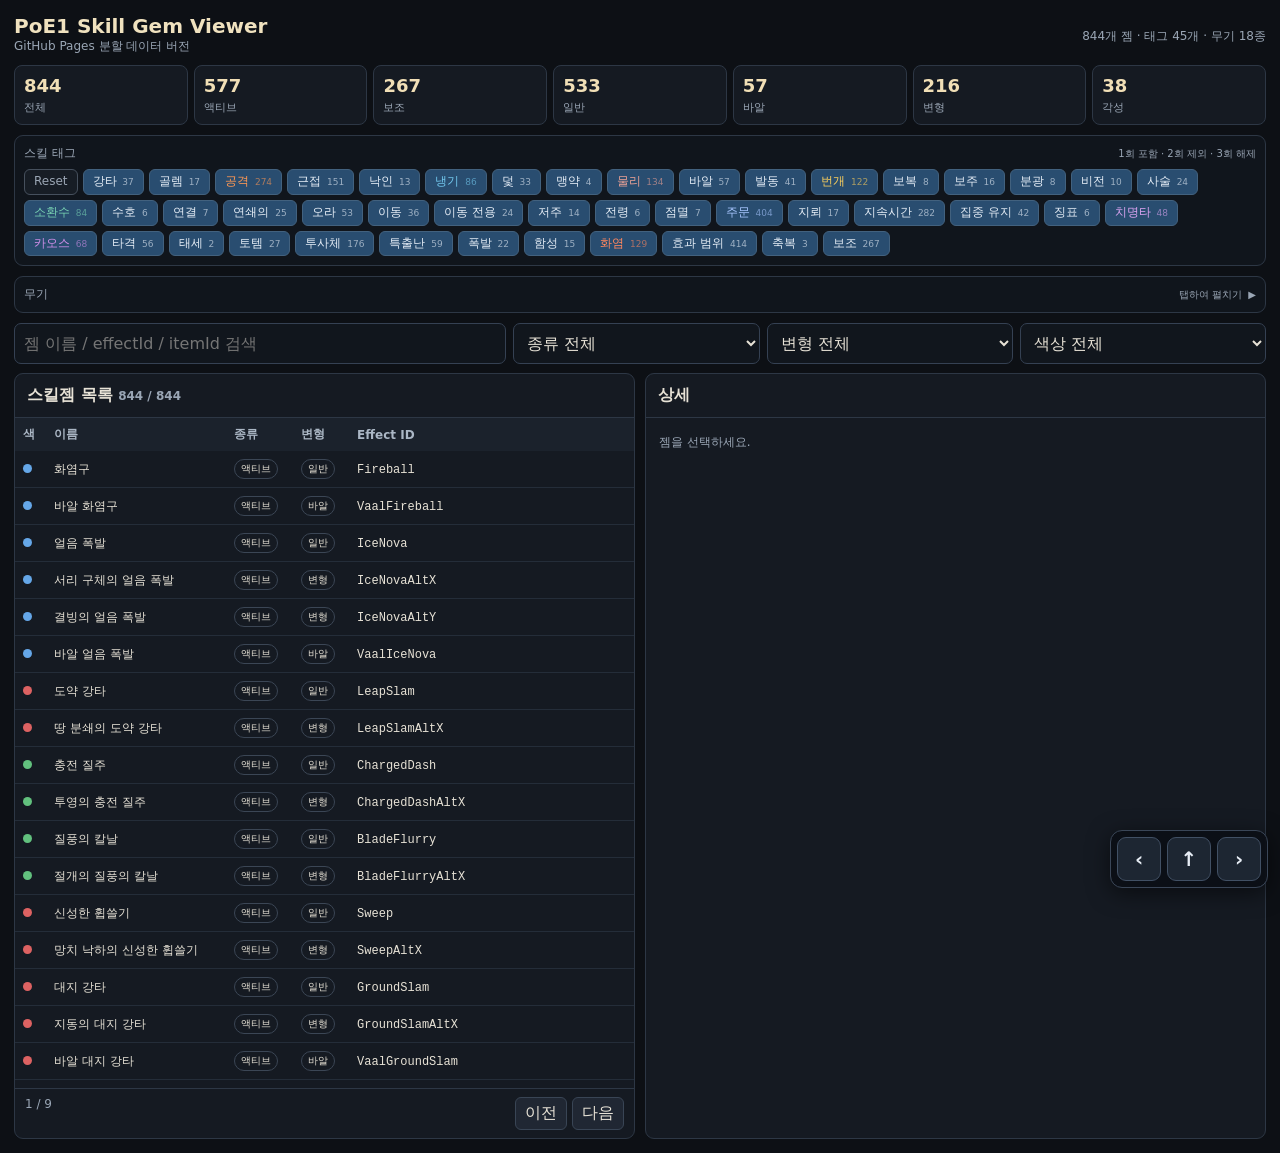
==== index.html @ 78ea3c8c "Add files via upload" ====
<!doctype html>
<html lang="ko">
<head>
<meta charset="utf-8">
<meta name="viewport" content="width=device-width,initial-scale=1">
<title>PoE1 Skill Gem Viewer</title>
<style>
:root{color-scheme:dark;--bg:#0d1015;--p:#151a22;--p2:#1a202a;--line:#2d3745;--tx:#e7e2d6;--mut:#9aa6b5;--gold:#d7b86f}
*{box-sizing:border-box}body{margin:0;background:var(--bg);color:var(--tx);font-family:system-ui,-apple-system,"Noto Sans KR",sans-serif}
.app{max-width:1600px;margin:auto;padding:14px}.top{display:flex;justify-content:space-between;gap:12px;align-items:center;margin-bottom:10px}
h1{font-size:20px;margin:0;color:#f0e2bf}.small{font-size:12px;color:var(--mut)}button,input,select{font:inherit}
.status{font-size:12px;color:var(--mut);margin-top:4px}.err{color:#ff9696}
.stats{display:grid;grid-template-columns:repeat(7,1fr);gap:6px;margin:10px 0}.st{padding:9px;background:var(--p);border:1px solid var(--line);border-radius:8px}
.st b{display:block;font-size:18px;color:#f1dfb6}.st span{font-size:11px;color:var(--mut)}

.tag-filter-wrap{margin:6px 0 10px;padding:9px;background:#10151c;border:1px solid var(--line);border-radius:9px}
.tag-filter-head{display:flex;align-items:center;justify-content:space-between;gap:8px;margin-bottom:7px}
.tag-filter-help{font-size:10px;color:var(--mut)}
.tag-filter-list{display:flex;flex-wrap:wrap;gap:5px}
.tag-filter-btn{appearance:none;border:1px solid #42617e;background:#294d70;color:#e5edf6;border-radius:6px;padding:5px 9px;font-size:12px;line-height:1.15;cursor:pointer;transition:.12s ease;white-space:nowrap}
.tag-filter-btn:hover{filter:brightness(1.12)}
.tag-filter-btn.is-on{border-color:#74c98b;background:#244f39;box-shadow:inset 0 0 0 1px #74c98b55}
.tag-filter-btn.is-off{border-color:#d86b6b;background:#4b292d;color:#ffb1b1;text-decoration:line-through}
.tag-filter-btn.is-on::before{content:'✓ ';font-weight:800}
.tag-filter-btn.is-off::before{content:'× ';font-weight:900}
.tag-reset{border-color:#46505d;background:#171d25;color:#9ba6b4}
.tag-filter-btn.tag-fire{color:#ff875f}.tag-filter-btn.tag-cold{color:#73c9ef}.tag-filter-btn.tag-lightning{color:#ffd15c}
.tag-filter-btn.tag-physical{color:#e9a095}.tag-filter-btn.tag-chaos{color:#cf8ee8}.tag-filter-btn.tag-attack{color:#ff9854}
.tag-filter-btn.tag-spell{color:#a8c6ff}.tag-filter-btn.tag-minion{color:#77d0b1}.tag-filter-btn.tag-critical{color:#dca4f2}
.tag-filter-btn.is-on,.tag-filter-btn.is-off{color:inherit}
.tag-filter-btn.is-off{color:#ffaaaa}
.tag-filter-btn small{font-size:9px;opacity:.62;margin-left:2px}
.nav-float{position:fixed;right:max(12px,env(safe-area-inset-right));bottom:calc(12px + env(safe-area-inset-bottom));z-index:1000;display:flex;gap:6px;padding:6px;background:#0b0f15dc;border:1px solid #3a4657;border-radius:12px;box-shadow:0 5px 22px #0008;backdrop-filter:blur(8px)}
.nav-float button{width:44px;height:44px;border:1px solid #415064;border-radius:9px;background:#1d2632;color:#e7edf5;font-size:20px;font-weight:700;display:grid;place-items:center;padding:0}
.nav-float button:active{transform:translateY(1px);background:#2a3747}
.filters{display:grid;grid-template-columns:2fr repeat(3,1fr);gap:7px;margin-bottom:9px}
input,select{background:#11161d;border:1px solid #354153;color:var(--tx);border-radius:7px;padding:9px}
.main{display:grid;grid-template-columns:1fr 1fr;gap:10px}.panel{border:1px solid var(--line);background:var(--p);border-radius:9px;overflow:hidden}
.ph{padding:11px 12px;border-bottom:1px solid var(--line);font-weight:700}.tw{max-height:calc(100vh - 230px);overflow:auto;min-height:520px}
table{width:100%;border-collapse:collapse;font-size:12px}th{position:sticky;top:0;background:#1b222c;color:#abb7c5;text-align:left;padding:8px}
td{padding:8px;border-bottom:1px solid #242d39}tbody tr{cursor:pointer}tbody tr:hover{background:#202834}tbody tr.sel{background:#2a2618}
.badge{display:inline-block;padding:2px 6px;border:1px solid #3b4655;border-radius:999px;font-size:10px}.orb{display:inline-block;width:9px;height:9px;border-radius:50%}
.r{background:#dd6262}.g{background:#62c17e}.b{background:#65a7e8}.w{background:#ddd}.detail{padding:13px;max-height:calc(100vh - 230px);overflow:auto}
.detail h2{margin:0 0 4px;color:#f0e2bf}.id{font:11px ui-monospace,monospace;color:#8795a7;word-break:break-all}
.fixed-effects{margin:7px 0 10px;padding:10px 11px;background:#111720;border:1px solid #334050;border-radius:8px}
.fixed-effects-title{font-size:11px;color:#d7bd7e;font-weight:700;margin-bottom:7px}
.fixed-group+.fixed-group{margin-top:8px;padding-top:8px;border-top:1px solid #28323e}
.fixed-group-label,.stat-group-label{font-size:10px;color:#8290a1;font-weight:700;margin-bottom:4px}
.fixed-line,.stat-line{font-size:12px;line-height:1.55;color:#dbe2e9;white-space:pre-line}
.fixed-line+.fixed-line,.stat-line+.stat-line{margin-top:3px}
.fixed-basic .fixed-line{color:#edddb7}
.stat-cell{min-width:330px}
.stat-group+.stat-group{margin-top:7px;padding-top:6px;border-top:1px dashed #303b49}
.stat-basic .stat-line{color:#e7d7ad}
.desc{margin:11px 0;line-height:1.6;font-size:13px}
.kv{display:grid;grid-template-columns:repeat(2,1fr);gap:6px}.box{padding:8px;background:#10151c;border:1px solid #2c3644;border-radius:7px}.box .k{font-size:10px;color:#8793a2}.box .v{font-size:12px;margin-top:2px;word-break:break-word}
.quality-box{grid-column:1/-1}
.tooltip-box{grid-column:1/-1}
.tooltip-text{font-size:13px;line-height:1.65;color:#e0e5eb;margin-top:5px;white-space:pre-line}
.tooltip-sub{margin-top:8px;padding-top:7px;border-top:1px solid #2b3643}
.tooltip-sub-label{font-size:10px;color:#8793a2;margin-bottom:4px}
.tooltip-chip-list{display:flex;flex-wrap:wrap;gap:5px}
.tooltip-chip{display:inline-block;padding:3px 6px;border:1px solid #3b4859;border-radius:5px;background:#1a222c;color:#cbd4df;font-size:11px}

.quality-lines{display:flex;flex-direction:column;gap:4px;margin-top:5px}
.quality-line{font-size:12px;line-height:1.55;color:#e7dcbf}
.triggered-skill{margin:10px 0;padding:11px;background:#17131d;border:1px solid #57436b;border-radius:9px}
.triggered-head{display:flex;align-items:flex-start;justify-content:space-between;gap:8px;margin-bottom:6px}
.triggered-title{font-size:13px;font-weight:800;color:#d8b7f2}
.triggered-label{font-size:10px;color:#a891bb;border:1px solid #554269;border-radius:999px;padding:2px 6px;white-space:nowrap}
.triggered-desc{font-size:12px;line-height:1.6;color:#cfd5dc;margin:6px 0 8px}
.triggered-meta{display:flex;flex-wrap:wrap;gap:5px;margin-bottom:7px}
.triggered-meta .tag{background:#211a29;border-color:#4d3a5d}
.triggered-fixed{margin-top:7px;padding-top:7px;border-top:1px solid #392d44}
.triggered-fixed-title{font-size:10px;color:#a891bb;font-weight:700;margin-bottom:4px}
.triggered-level{margin-top:8px;padding-top:7px;border-top:1px dashed #4a3959}
.triggered-level-title{font-size:10px;color:#c09cdd;font-weight:800;margin-bottom:4px}
.triggered-quality{margin-top:7px;padding-top:7px;border-top:1px solid #392d44}
.triggered-missing{margin:9px 0;padding:9px 10px;border:1px solid #684849;background:#24191b;border-radius:8px;color:#e7b2b2;font-size:11px;line-height:1.5}


.tags{display:flex;flex-wrap:wrap;gap:5px;margin:9px 0}
.tag{padding:3px 6px;border-radius:5px;background:#1c2530;border:1px solid #344252;font-size:11px}
.gem-tags-wrap{margin:9px 0}
.gem-tags-label{font-size:10px;color:#8793a2;margin-bottom:5px}
.gem-public-tags{display:flex;flex-wrap:wrap;gap:5px}
.gem-public-tag{padding:4px 7px;border-radius:6px;background:#1c2530;border:1px solid #3a495a;font-size:11px;color:#d5dde7}
.gem-public-tag.tag-fire{color:#ff9b78;border-color:#714839}
.gem-public-tag.tag-cold{color:#83d4f4;border-color:#386174}
.gem-public-tag.tag-lightning{color:#ffda72;border-color:#6e6038}
.gem-public-tag.tag-physical{color:#ebb1a8;border-color:#6a4945}
.gem-public-tag.tag-chaos{color:#d49be9;border-color:#624670}
.gem-public-tag.tag-support{color:#d4dae1}
.gem-internal-tags{margin-top:7px}
.gem-internal-tags summary{cursor:pointer;color:#738091;font-size:10px;user-select:none}
.gem-internal-list{display:flex;flex-wrap:wrap;gap:4px;margin-top:6px}
.gem-internal-tag{padding:3px 6px;border-radius:5px;border:1px dashed #3a4552;color:#7e8996;background:#151b22;font:10px ui-monospace,SFMono-Regular,Consolas,monospace}
.weapon-tags-wrap{margin-top:5px}
.weapon-filter-wrap{padding:0;overflow:hidden}
.weapon-filter-toggle{appearance:none;width:100%;border:0;background:transparent;color:inherit;padding:9px;display:flex;align-items:center;justify-content:space-between;gap:8px;cursor:pointer;text-align:left}
.weapon-filter-toggle:hover{background:#151c25}
.weapon-filter-toggle:focus-visible{outline:1px solid #64758a;outline-offset:-2px}
.weapon-filter-meta{display:flex;align-items:center;gap:6px;color:var(--mut);font-size:10px}
.weapon-filter-arrow{display:inline-block;transition:transform .2s ease}
.weapon-filter-toggle[aria-expanded="true"] .weapon-filter-arrow{transform:rotate(90deg)}
.weapon-filter-body{display:grid;grid-template-rows:0fr;opacity:0;transition:grid-template-rows .22s ease,opacity .18s ease}
.weapon-filter-body.open{grid-template-rows:1fr;opacity:1}
.weapon-filter-inner{overflow:hidden}
.weapon-filter-content{padding:0 9px 9px}
.weapon-filter-help{margin-bottom:7px;text-align:right}


pre{white-space:pre-wrap;word-break:break-word;font:11px/1.45 ui-monospace,monospace}.sect{margin-top:12px}.sect h3{font-size:12px;color:var(--gold);margin:0 0 6px}
.level-priority-table td:nth-child(2) pre{margin:0;line-height:1.55}
.level-toggle-target{cursor:pointer;display:inline-block;min-width:18px;text-align:center;text-decoration:underline dotted #68788c;text-underline-offset:3px}
.level-toggle-target:hover{color:#f0dca9;text-decoration-color:#d0b66e}
.level-toggle-target::after{content:' ▾';font-size:9px;color:#778596;text-decoration:none}
.level-toggle-target.is-collapsed::after{content:' ▸'}
.level-row-collapsed{display:none}

.level-priority-table td:nth-child(3) pre{margin:0}
.pager{padding:8px 10px;border-top:1px solid var(--line);display:flex;justify-content:space-between}.pager button{background:#202733;color:var(--tx);border:1px solid #394555;border-radius:6px;padding:5px 9px}

.mobile-back{display:none}
@media(max-width:900px){
  body{overflow-x:hidden}
  .app{padding:10px}
  .top{align-items:flex-start}
  .top h1{font-size:18px}
  .status{max-width:48vw;text-align:right}
  .stats{grid-template-columns:repeat(4,minmax(0,1fr));gap:5px}
  .st{padding:7px 6px;min-width:0}.st b{font-size:16px}.st span{font-size:10px}
  .tag-filter-wrap{padding:7px;margin:6px 0 8px}
  .tag-filter-list{gap:4px}
  .tag-filter-btn{padding:6px 8px;font-size:11px}
  .tag-filter-help{font-size:9px}
  .filters{grid-template-columns:1fr 1fr;gap:6px}
  .filters input{grid-column:1/-1}
  .main{display:block}
  #listPanel{display:block}
  #detailPanel{display:none}
  .tw{max-height:none;min-height:0}
  .tw table{table-layout:fixed}
  .tw th,.tw td{padding:9px 6px}
  .tw th:nth-child(1),.tw td:nth-child(1){width:30px;text-align:center}
  .tw th:nth-child(2),.tw td:nth-child(2){width:auto}
  .tw th:nth-child(3),.tw td:nth-child(3){width:55px}
  .tw th:nth-child(4),.tw td:nth-child(4){width:55px}
  .tw th:nth-child(5),.tw td:nth-child(5){display:none}
  .tw td:nth-child(2){font-size:13px;font-weight:600;word-break:keep-all}
  .pager{position:sticky;bottom:0;background:var(--p);z-index:5}
  .detail{max-height:none;min-height:calc(100vh - 70px);padding:12px}
  .detail h2{font-size:21px;padding-right:4px}
  .kv{grid-template-columns:1fr 1fr}
  .sect table{min-width:760px}
  .level-priority-table th:nth-child(1),.level-priority-table td:nth-child(1){position:sticky;left:0;z-index:2;background:var(--p);width:48px;min-width:48px}
  .level-priority-table th:nth-child(2),.level-priority-table td:nth-child(2){min-width:390px}
  .level-priority-table th:nth-child(3),.level-priority-table td:nth-child(3){min-width:105px}
  .level-priority-table th:nth-child(4),.level-priority-table td:nth-child(4){min-width:75px}
  .level-priority-table th:nth-child(5),.level-priority-table td:nth-child(5){min-width:155px}
  .mobile-back{
    display:inline-flex;align-items:center;gap:5px;
    position:sticky;top:0;z-index:20;
    width:100%;margin:-12px -12px 12px;padding:11px 12px;
    border:0;border-bottom:1px solid var(--line);
    background:#1b222c;color:#f0e2bf;font-weight:700;text-align:left
  }
  body.mobile-detail .top,
  body.mobile-detail .stats,
  body.mobile-detail .filters,
  body.mobile-detail .tag-filter-wrap,
  body.mobile-detail #listPanel{display:none}
  body.mobile-detail #detailPanel{display:block;border-radius:0;border-left:0;border-right:0}
  body.mobile-detail .app{padding:0}
  body.mobile-detail .main{display:block}
}
@media(max-width:520px){
  .stats{grid-template-columns:repeat(4,1fr)}
  .st:nth-child(7){display:none}
  .filters{grid-template-columns:1fr 1fr}
  input,select{font-size:14px;padding:10px 8px;min-width:0}
  .badge{font-size:9px;padding:2px 4px}
  .kv{grid-template-columns:1fr}
  .detail{font-size:14px}
}

</style>
</head>
<body>
<div class="app">
  <div class="top"><div><h1>PoE1 Skill Gem Viewer</h1><div class="small">GitHub Pages 분할 데이터 버전</div></div><div id="status" class="status">manifest 로딩 중…</div></div>
  <div class="stats">
    <div class="st"><b id="sTotal">-</b><span>전체</span></div><div class="st"><b id="sActive">-</b><span>액티브</span></div>
    <div class="st"><b id="sSupport">-</b><span>보조</span></div><div class="st"><b id="sStd">-</b><span>일반</span></div>
    <div class="st"><b id="sVaal">-</b><span>바알</span></div><div class="st"><b id="sTrans">-</b><span>변형</span></div>
    <div class="st"><b id="sAwk">-</b><span>각성</span></div>
  </div>
  <div class="tag-filter-wrap" id="tagFilterWrap">
    <div class="tag-filter-head">
      <span class="small">스킬 태그</span>
      <span class="tag-filter-help">1회 포함 · 2회 제외 · 3회 해제</span>
    </div>
    <div class="tag-filter-list" id="tagFilterList"></div>
  </div>

  <div class="tag-filter-wrap weapon-filter-wrap" id="weaponFilterWrap">
    <button class="weapon-filter-toggle" id="weaponFilterToggle" type="button" aria-expanded="false">
      <span class="small">무기</span>
      <span class="weapon-filter-meta">
        <span id="weaponFilterSummary">탭하여 펼치기</span>
        <span class="weapon-filter-arrow">▶</span>
      </span>
    </button>
    <div class="weapon-filter-body" id="weaponFilterBody" aria-hidden="true">
      <div class="weapon-filter-inner">
        <div class="weapon-filter-content">
          <div class="tag-filter-help weapon-filter-help">1회 포함 · 2회 제외 · 3회 해제</div>
          <div class="tag-filter-list" id="weaponFilterList"></div>
        </div>
      </div>
    </div>
  </div>

  <div class="filters">
    <input id="q" placeholder="젬 이름 / effectId / itemId 검색">
    <select id="kind"><option value="">종류 전체</option><option value="active">액티브</option><option value="support">보조</option></select>
    <select id="variant"><option value="">변형 전체</option><option value="standard">일반</option><option value="vaal">바알</option><option value="transfigured">변형</option><option value="awakened">각성</option></select>
    <select id="color"><option value="">색상 전체</option><option value="r">빨강</option><option value="g">초록</option><option value="b">파랑</option><option value="w">흰색</option></select>
  </div>
  <div class="main">
    <section class="panel" id="listPanel"><div class="ph">스킬젬 목록 <span id="count" class="small"></span></div>
      <div class="tw"><table><thead><tr><th>색</th><th>이름</th><th>종류</th><th>변형</th><th>Effect ID</th></tr></thead><tbody id="rows"></tbody></table></div>
      <div class="pager"><span id="pageText" class="small"></span><div><button id="prev">이전</button> <button id="next">다음</button></div></div>
    </section>
    <section class="panel" id="detailPanel"><div class="ph">상세</div><div class="detail" id="detail"><button class="mobile-back" id="mobileBack" type="button">← 목록으로</button><span class="small">젬을 선택하세요.</span></div></section>
  </div>
</div>
<div class="nav-float" aria-label="페이지 탐색">
  <button id="navBack" type="button" aria-label="뒤로" title="뒤로">‹</button>
  <button id="navTop" type="button" aria-label="맨 위로" title="맨 위로">↑</button>
  <button id="navForward" type="button" aria-label="앞으로" title="앞으로">›</button>
</div>
<script>
const DATA_BASE='./data/';
const MANIFEST_PATH=DATA_BASE+'manifest.json';
const SECONDARY_EFFECTS_PATH=DATA_BASE+'secondary_effects.json?v=20260922-doom1';
const PAGE_SIZE=100;
let M=null, all=[], filtered=[], page=1, selected=-1, listScrollY=0;
let secondaryEffectsCache=null;
const tagStates=new Map(); // 0=중립, 1=포함, -1=제외
const weaponStates=new Map(); // 0=중립, 1=포함, -1=제외
let weaponFilterOpen=false;
const cache=new Map();
const $=s=>document.querySelector(s);
const esc=v=>String(v??'').replace(/[&<>"']/g,c=>({'&':'&amp;','<':'&lt;','>':'&gt;','"':'&quot;',"'":'&#39;'}[c]));
const kindName=v=>v==='active'?'액티브':v==='support'?'보조':v;
const variantName=v=>({standard:'일반',vaal:'바알',transfigured:'변형',awakened:'각성'})[v]||v;
function formatSeconds(ms){
  if(ms===null||ms===undefined||ms==='')return '-';
  const n=Number(ms);
  if(!Number.isFinite(n))return String(ms);
  if(n===0)return '즉시';
  const sec=n/1000;
  return `${Number(sec.toFixed(3))}초`;
}
function skillSpeedInfo(d,a,s){
  const types=Array.isArray(a.types)?a.types:[];
  if(types.includes('Attack')){
    const raw=s.attack_speed_multiplier;
    const pct=100+(raw==null?0:Number(raw));
    return {label:'공격 속도', value:`기본 공격 속도의 ${Number.isFinite(pct)?pct:100}%`};
  }
  if(types.includes('Spell')){
    return {label:'시전 시간', value:formatSeconds(d.cast_time)};
  }
  if(d.cast_time!==null&&d.cast_time!==undefined){
    return {label:'사용 시간', value:formatSeconds(d.cast_time)};
  }
  return {label:'속도', value:'-'};
}
function formatCrit(raw){
  if(raw===null||raw===undefined||raw==='')return '-';
  const n=Number(raw);
  return Number.isFinite(n)?`${Number((n/100).toFixed(2))}%`:String(raw);
}
function formatRequirements(req){
  req=req||{};
  const parts=[];
  if(req.str!=null && Number(req.str)!==0)parts.push(`힘 ${req.str}`);
  if(req.dex!=null && Number(req.dex)!==0)parts.push(`민첩 ${req.dex}`);
  if(req.int!=null && Number(req.int)!==0)parts.push(`지능 ${req.int}`);
  return parts.length?parts.join(' / '):'-';
}

const DISPLAY_QUALITY=20;

function cleanNumber(v,maxDecimals=2){
  const n=Number(v);
  if(!Number.isFinite(n))return String(v??'-');
  const p=10**maxDecimals;
  const x=Math.round((n+Number.EPSILON)*p)/p;
  return String(Object.is(x,-0)?0:x);
}
function qualityTransform(v,op){
  let n=Number(v);
  if(!Number.isFinite(n))return v;
  switch(op){
    case 'locations_to_metres':
      n=n/10; break;
    case 'milliseconds_to_seconds':
    case 'milliseconds_to_seconds_2dp':
    case 'milliseconds_to_seconds_2dp_if_required':
      n=n/1000; break;
    case 'negate':
      n=-n; break;
    case 'divide_by_ten_1dp_if_required':
      n=n/10; break;
    case 'per_minute_to_per_second':
      n=n/60; break;
    case 'divide_by_one_hundred':
    case 'divide_by_one_hundred_2dp':
      n=n/100; break;
  }
  const decimals=(
    op==='milliseconds_to_seconds_2dp' ||
    op==='milliseconds_to_seconds_2dp_if_required' ||
    op==='divide_by_one_hundred_2dp'
  )?2:(op==='divide_by_ten_1dp_if_required'?1:2);
  return cleanNumber(n,decimals);
}
function renderQualityTemplate(template,stats,quality=DISPLAY_QUALITY){
  if(!template)return '';
  return String(template).replace(/\{([^{}]+)\}/g,(_,expr)=>{
    const parts=expr.split('/');
    const statId=parts.shift();
    const raw=stats?.[statId];
    if(raw===null||raw===undefined)return `{${expr}}`;
    let value=Number(raw)*quality/1000;
    for(const op of parts)value=qualityTransform(value,op);
    return cleanNumber(value,2);
  });
}
function quality20Lines(staticData){
  const qs=Array.isArray(staticData?.quality_stats)?staticData.quality_stats:[];
  const out=[];
  for(const q of qs){
    if(!q||typeof q!=='object'||!q.stat)continue;
    const text=renderQualityTemplate(q.stat,q.stats||{},DISPLAY_QUALITY)
      .replace(/\r\n?/g,'\n').trim();
    if(!text)continue;
    for(const line of text.split('\n')){
      const t=line.trim();
      if(t&&!out.includes(t))out.push(t);
    }
  }
  return out;
}

const WEAPON_LABELS={
  'One Hand Sword':'한손검',
  'Thrusting One Hand Sword':'찌르기 한손검',
  'Two Hand Sword':'양손검',
  'One Hand Axe':'한손 도끼',
  'Two Hand Axe':'양손 도끼',
  'One Hand Mace':'한손 철퇴',
  'Two Hand Mace':'양손 철퇴',
  'Sceptre':'셉터',
  'Staff':'지팡이',
  'Warstaff':'전쟁지팡이',
  'Dagger':'단검',
  'Rune Dagger':'룬 단검',
  'Claw':'클로',
  'Bow':'활',
  'Wand':'마법봉',
  'Unarmed':'비무장',
  'Shield':'방패',
  'FishingRod':'낚싯대'
};

function weaponLabel(v){
  return WEAPON_LABELS[v]||v;
}


function weaponRestrictionsHtml(a,rawTags=[]){
  const raw=Array.isArray(a?.weapon_restrictions)
    ? [...a.weapon_restrictions.filter(Boolean)]
    : [];

  // "bow" was previously a public skill tag. Treat it as a weapon instead.
  if(Array.isArray(rawTags)&&rawTags.includes('bow'))raw.push('Bow');

  const weapons=[...new Set(raw)];
  if(!weapons.length)return '';

  return `<div class="gem-tags-wrap weapon-tags-wrap">
    <div class="gem-tags-label">무기</div>
    <div class="gem-public-tags">
      ${weapons.map(w=>`<span class="gem-public-tag" title="${esc(w)}">${esc(weaponLabel(w))}</span>`).join('')}
    </div>
  </div>`;
}
function gemTooltipHtml(d,a){
  const sg=d?.support_gem||{};
  const supportText=(sg.support_text||'').trim();
  const activeText=(a?.description||'').trim();
  const text=supportText||activeText;

  const extras=[];
  if(sg.supports_gems_only===true || sg.supports_gems_only==='true'){
    extras.push({
      label:'적용 대상',
      values:['젬으로 획득한 스킬에만 적용']
    });
  }

  if(!text && !extras.length)return '';

  return `<div class="box tooltip-box">
    <div class="k">사용 조건 / 툴팁</div>
    ${text?`<div class="tooltip-text">${esc(text)}</div>`:''}
    ${extras.map(x=>`<div class="tooltip-sub">
      <div class="tooltip-sub-label">${esc(x.label)}</div>
      <div class="tooltip-chip-list">${x.values.map(v=>`<span class="tooltip-chip">${esc(v)}</span>`).join('')}</div>
    </div>`).join('')}
  </div>`;
}
function quality20Html(staticData,label='20% 퀄리티 효과'){
  const lines=quality20Lines(staticData);
  if(!lines.length)return '';
  return `<div class="box quality-box">
    <div class="k">${esc(label)}</div>
    <div class="quality-lines">${lines.map(x=>`<div class="quality-line">${esc(x)}</div>`).join('')}</div>
  </div>`;
}

function mergeRepoe(base,over){
  if(over===null||over===undefined){
    if(Array.isArray(base))return base.map(v=>mergeRepoe(v,null));
    if(base&&typeof base==='object'){
      const out={};for(const [k,v] of Object.entries(base))out[k]=mergeRepoe(v,null);return out;
    }
    return base;
  }
  if(base===null||base===undefined){
    if(Array.isArray(over))return over.map(v=>mergeRepoe(null,v));
    if(over&&typeof over==='object'){
      const out={};for(const [k,v] of Object.entries(over))out[k]=mergeRepoe(null,v);return out;
    }
    return over;
  }
  if(Array.isArray(base)&&Array.isArray(over)){
    const n=Math.max(base.length,over.length),out=[];
    for(let i=0;i<n;i++)out.push(mergeRepoe(base[i],over[i]));
    return out;
  }
  if(base&&over&&typeof base==='object'&&typeof over==='object'&&!Array.isArray(base)&&!Array.isArray(over)){
    const out={};
    for(const k of new Set([...Object.keys(base),...Object.keys(over)]))out[k]=mergeRepoe(base[k],over[k]);
    return out;
  }
  return over;
}
function levelKeys(pl){
  return Object.keys(pl||{}).sort((a,b)=>{
    const an=Number(a),bn=Number(b);
    if(Number.isFinite(an)&&Number.isFinite(bn))return an-bn;
    return String(a).localeCompare(String(b));
  });
}
function normStatKey(k){
  return String(k??'').replace(/\r\n?/g,'\n').split('\n').map(x=>x.trim()).filter(Boolean).join('\n');
}
function tooltipRankMap(order){
  const m=new Map();
  (Array.isArray(order)?order:[]).forEach((k,i)=>m.set(normStatKey(k),i));
  return m;
}
function sortedStatKeys(keys,rank){
  return [...keys].sort((a,b)=>{
    const ar=rank.has(normStatKey(a))?rank.get(normStatKey(a)):999999;
    const br=rank.has(normStatKey(b))?rank.get(normStatKey(b)):999999;
    return ar-br || String(a).localeCompare(String(b),'ko');
  });
}
function uniqueTexts(lines){
  const seen=new Set(),out=[];
  for(const x of lines||[]){
    const t=String(x??'').trim();
    if(!t||seen.has(t))continue;
    seen.add(t);out.push(t);
  }
  return out;
}
function formatPct(n,maxDecimals=1){
  const v=Number(n);
  if(!Number.isFinite(v))return '-';
  const fixed=Number(v.toFixed(maxDecimals));
  return `${fixed}%`;
}
function attackDamageText(raw){
  const n=raw==null?0:Number(raw);
  return `공격 피해: 기본 피해의 ${formatPct(100+(Number.isFinite(n)?n:0)/100)}`;
}
function damageEffectivenessText(raw){
  const n=raw==null?0:Number(raw);
  return `추가 피해 효율: ${formatPct(100+(Number.isFinite(n)?n:0),1)}`;
}

async function loadSecondaryEffects(){
  if(secondaryEffectsCache!==null)return secondaryEffectsCache;
  try{
    const r=await fetch(SECONDARY_EFFECTS_PATH,{cache:'no-store'});
    if(!r.ok){
      secondaryEffectsCache={};
      return secondaryEffectsCache;
    }
    const data=await r.json();
    secondaryEffectsCache=(data&&data.effects&&typeof data.effects==='object')?data.effects:
      (data&&typeof data==='object'?data:{});
    return secondaryEffectsCache;
  }catch{
    secondaryEffectsCache={};
    return secondaryEffectsCache;
  }
}
async function localEffectData(effectId){
  if(!effectId)return null;
  const meta=all.find(x=>x.effectId===effectId);
  if(!meta)return null;
  try{
    const doc=await getChunk(meta.chunk);
    const gem=[...doc.querySelectorAll('gem')].find(x=>x.getAttribute('effectId')===effectId);
    if(!gem)return null;
    return obj(gem.querySelector(':scope > repoeGemData'));
  }catch{
    return null;
  }
}
async function resolveSecondaryEffect(d){
  const id=d?.secondary_granted_effect;
  if(!id)return null;

  // 바알 젬처럼 참조 대상이 실제 젬으로도 존재하면 기존 로컬 분할 XML을 우선 사용.
  const local=await localEffectData(id);
  if(local)return {id,data:local,source:'local'};

  // 장작/균열 보조처럼 아이템이 아닌 GrantedEffect는 전용 추출 파일에서 읽음.
  const effects=await loadSecondaryEffects();
  const data=effects?.[id];
  return data?{id,data,source:'secondary'}:null;
}
function secondaryEffectName(effect,id){
  return effect?.display_name || effect?.active_skill?.display_name || id || '발동 스킬';
}
function secondaryFixedLines(model){
  return uniqueTexts([
    ...(model?.fixedGenerated||[]),
    ...(model?.fixedStatTexts||[])
  ]);
}
function generatedAndTextLines(model,lv){
  if(!model||!lv)return [];
  const basics=uniqueTexts((model.variableGenerated||[]).map(def=>def.text(lv)));
  const effects=uniqueTexts((model.variableKeys||[]).map(k=>model.resolvedTextByLevel?.[lv]?.[k]));
  return uniqueTexts([...basics,...effects]);
}
function secondaryLevelForPrimary(primaryModel,secondaryModel,primaryLv){
  if(!secondaryModel?.levels?.length)return null;

  const secondaryLevels=secondaryModel.levels;
  const primaryReq=Number(primaryModel?.merged?.[primaryLv]?.required_level);

  // 1) Required-level match is the most reliable relation for hybrid support gems.
  if(Number.isFinite(primaryReq)){
    const exact=secondaryLevels.find(sl=>
      Number(secondaryModel?.merged?.[sl]?.required_level)===primaryReq
    );
    if(exact)return exact;
  }

  // 2) Usually both GrantedEffects use the same level key.
  if(secondaryLevels.includes(String(primaryLv)))return String(primaryLv);

  // 3) Fall back to ordinal mapping.
  const pIndex=(primaryModel?.levels||[]).indexOf(String(primaryLv));
  if(pIndex>=0 && secondaryLevels[pIndex]!=null)return secondaryLevels[pIndex];

  // 4) Last resort: nearest required level.
  if(Number.isFinite(primaryReq)){
    let best=null,bestDiff=Infinity;
    for(const sl of secondaryLevels){
      const req=Number(secondaryModel?.merged?.[sl]?.required_level);
      if(!Number.isFinite(req))continue;
      const diff=Math.abs(req-primaryReq);
      if(diff<bestDiff){best=sl;bestDiff=diff}
    }
    if(best!=null)return best;
  }
  return secondaryLevels[0]||null;
}

function levelCollapseInfo(model,maxLevelRaw){
  const maxLevel=Number(maxLevelRaw);
  if(!Number.isFinite(maxLevel))return {maxLevel:null,collapsible:false};
  const nums=(model?.levels||[]).map(x=>Number(x)).filter(Number.isFinite);
  return {maxLevel,collapsible:nums.some(n=>n>1&&n<maxLevel)};
}
function setLevelRowsCollapsed(collapsed,maxLevel){
  document.querySelectorAll('#detail .level-data-row').forEach(row=>{
    const lv=Number(row.dataset.level);
    row.classList.toggle(
      'level-row-collapsed',
      collapsed && Number.isFinite(lv) && lv>1 && lv<maxLevel
    );
  });
  const target=document.querySelector('#detail .level-toggle-target');
  if(target){
    target.classList.toggle('is-collapsed',collapsed);
    target.setAttribute('aria-expanded',collapsed?'false':'true');
    target.title=collapsed?'중간 레벨 펼치기':'중간 레벨 접기';
  }
}
function triggeredLevelHtml(primaryModel,secondaryModel,primaryLv,secondaryName='발동 스킬'){
  if(!secondaryModel)return '';
  const secondaryLv=secondaryLevelForPrimary(primaryModel,secondaryModel,String(primaryLv));
  if(!secondaryLv)return '';

  const lines=generatedAndTextLines(secondaryModel,secondaryLv);

  // Some secondary skills have only values that buildDisplayStatModel classified
  // as fixed. Those are already shown in the triggered-skill card, so don't
  // duplicate them in every row.
  if(!lines.length)return '';

  return `<div class="triggered-level">
    <div class="triggered-level-title">${esc(secondaryName)} · Lv ${esc(primaryLv)}</div>
    ${lines.map(x=>`<div class="stat-line">${esc(x)}</div>`).join('')}
  </div>`;
}
function missingTriggeredSkillHtml(d){
  if(!d?.secondary_granted_effect)return '';
  return `<div class="triggered-missing">발동 스킬 데이터(${esc(d.secondary_granted_effect)})를 불러오지 못했습니다. secondary_effects.json이 최신인지 확인하세요.</div>`;
}
function triggeredSkillHtml(resolved){
  if(!resolved?.data)return '';
  const e=resolved.data;
  const a=e.active_skill||{},s=e.static||{};
  const model=buildDisplayStatModel(e);
  const name=secondaryEffectName(e,resolved.id);
  const desc=a.description||'';
  const fixed=secondaryFixedLines(model);
  const speed=skillSpeedInfo(e,a,s);
  const levelRange=(model.levels&&model.levels.length)
    ? `${model.levels[0]}–${model.levels[model.levels.length-1]}`
    : '';
  const cooldown=s.cooldown!=null?formatSeconds(s.cooldown):'-';
  const q=quality20Lines(s);

  const meta=[];
  if(speed?.value&&speed.value!=='-')meta.push(`${speed.label}: ${speed.value}`);
  if(cooldown!=='-')meta.push(`재사용 대기시간: ${cooldown}`);
  if(s.crit_chance!=null)meta.push(`치명타 확률: ${formatCrit(s.crit_chance)}`);

  return `<div class="triggered-skill">
    <div class="triggered-head">
      <div class="triggered-title">${esc(name)}</div>
      <div class="triggered-label">발동 스킬${levelRange?` · Lv ${esc(levelRange)}`:''}</div>
    </div>
    ${desc?`<div class="triggered-desc">${esc(desc)}</div>`:''}
    ${meta.length?`<div class="triggered-meta">${meta.map(x=>`<span class="tag">${esc(x)}</span>`).join('')}</div>`:''}
    ${fixed.length?`<div class="triggered-fixed">
      <div class="triggered-fixed-title">고정 효과</div>
      ${fixed.map(x=>`<div class="fixed-line">${esc(x)}</div>`).join('')}
    </div>`:''}
    ${q.length?`<div class="triggered-quality">
      <div class="triggered-fixed-title">20% 퀄리티 효과 · 발동 스킬</div>
      ${q.map(x=>`<div class="quality-line">${esc(x)}</div>`).join('')}
    </div>`:''}
  </div>`;
}
function buildDisplayStatModel(d){
  const a=d.active_skill||{},s=d.static||{},pl=d.per_level||{};
  const levels=levelKeys(pl);
  const rank=tooltipRankMap(d.tooltip_order);
  const staticText=(s.stat_text&&typeof s.stat_text==='object')?s.stat_text:{};

  // 모든 stat_text 키를 모은 뒤, 각 레벨에서 static + per_level fallback 결과를 비교한다.
  const keySet=new Set(Object.keys(staticText));
  for(const lv of levels){
    const lt=pl[lv]?.stat_text;
    if(lt&&typeof lt==='object')for(const k of Object.keys(lt))keySet.add(k);
  }

  const orderedKeys=sortedStatKeys(keySet,rank);
  const fixedKeys=[],variableKeys=[];
  const resolvedTextByLevel={};

  for(const lv of levels){
    const lt=(pl[lv]?.stat_text&&typeof pl[lv].stat_text==='object')?pl[lv].stat_text:{};
    const row={};
    for(const k of orderedKeys){
      const pv=Object.prototype.hasOwnProperty.call(lt,k)?lt[k]:null;
      const sv=Object.prototype.hasOwnProperty.call(staticText,k)?staticText[k]:null;
      row[k]=(pv!==null&&pv!==undefined&&String(pv).trim()!=='')?pv:sv;
    }
    resolvedTextByLevel[lv]=row;
  }

  for(const k of orderedKeys){
    const values=levels.map(lv=>resolvedTextByLevel[lv]?.[k])
      .map(v=>v==null?'':String(v).trim());
    const nonempty=values.filter(Boolean);
    const allPresent=levels.length>0 && nonempty.length===levels.length;
    const uniq=new Set(nonempty);
    if(allPresent && uniq.size===1)fixedKeys.push(k);
    else variableKeys.push(k);
  }

  // stat_text 밖의 핵심 수치. 각 레벨에서 merge한 값을 만들어 고정/가변 판별.
  const isAttack=Array.isArray(a.types)&&a.types.includes('Attack');
  const merged={};
  for(const lv of levels)merged[lv]=mergeRepoe(s,pl[lv]||{});

  // Triggered/secondary GrantedEffects do not always carry enough type metadata
  // for a reliable "Attack" check. If the actual data contains damage_multiplier,
  // it is an attack-damage progression and must be rendered.
  const hasDamageMultiplier =
    s.damage_multiplier!=null ||
    levels.some(lv=>pl[lv]?.damage_multiplier!=null);

  const hasDamageEffectiveness =
    isAttack ||
    hasDamageMultiplier ||
    s.damage_effectiveness!=null ||
    levels.some(lv=>pl[lv]?.damage_effectiveness!=null);

  const generatedDefs=[];
  if(isAttack || hasDamageMultiplier){
    generatedDefs.push({
      id:'attack_damage',
      text:lv=>attackDamageText(merged[lv]?.damage_multiplier)
    });
  }
  if(hasDamageEffectiveness){
    generatedDefs.push({
      id:'damage_effectiveness',
      text:lv=>damageEffectivenessText(merged[lv]?.damage_effectiveness)
    });
  }

  const fixedGenerated=[],variableGenerated=[];
  for(const def of generatedDefs){
    const vals=levels.map(def.text);
    if(vals.length && new Set(vals).size===1)fixedGenerated.push(vals[0]);
    else variableGenerated.push(def);
  }

  const fixedStatTexts=uniqueTexts(
    fixedKeys.map(k=>levels.length?resolvedTextByLevel[levels[0]]?.[k]:staticText[k])
  );

  return {
    levels,merged,resolvedTextByLevel,variableKeys,
    fixedGenerated:uniqueTexts(fixedGenerated),
    fixedStatTexts,
    variableGenerated
  };
}
function fixedEffectsHtml(model){
  const basic=model.fixedGenerated||[];
  const effects=model.fixedStatTexts||[];
  if(!basic.length&&!effects.length)return '';
  let groups='';
  if(basic.length){
    groups+=`<div class="fixed-group fixed-basic"><div class="fixed-group-label">기본 수치</div>${basic.map(x=>`<div class="fixed-line">${esc(x)}</div>`).join('')}</div>`;
  }
  if(effects.length){
    groups+=`<div class="fixed-group"><div class="fixed-group-label">고정 효과</div>${effects.map(x=>`<div class="fixed-line">${esc(x)}</div>`).join('')}</div>`;
  }
  return `<div class="fixed-effects"><div class="fixed-effects-title">레벨과 무관한 효과</div>${groups}</div>`;
}
function levelStatHtml(model,lv){
  const basics=uniqueTexts((model.variableGenerated||[]).map(def=>def.text(lv)));
  const effects=uniqueTexts((model.variableKeys||[]).map(k=>model.resolvedTextByLevel[lv]?.[k]));
  if(!basics.length&&!effects.length)return '<span class="small">-</span>';
  let out='';
  if(basics.length){
    out+=`<div class="stat-group stat-basic"><div class="stat-group-label">기본 수치</div>${basics.map(x=>`<div class="stat-line">${esc(x)}</div>`).join('')}</div>`;
  }
  if(effects.length){
    out+=`<div class="stat-group"><div class="stat-group-label">레벨별 효과</div>${effects.map(x=>`<div class="stat-line">${esc(x)}</div>`).join('')}</div>`;
  }
  return out;
}
const isMobile=()=>window.matchMedia('(max-width:900px)').matches;
const mobileBackHtml=()=>'<button class="mobile-back" type="button" onclick="backToList()">← 목록으로</button>';
function openMobileDetail(){
  if(!isMobile())return;
  listScrollY=window.scrollY||0;
  saveFilterState();
  document.body.classList.add('mobile-detail');
  window.scrollTo({top:0,behavior:'auto'});
  if(location.hash!=='#gem-detail'){
    try{history.pushState({poeGemDetail:true,selected},'','#gem-detail')}catch{}
  }
}
function restoreListScroll(){
  requestAnimationFrame(()=>requestAnimationFrame(()=>window.scrollTo({top:listScrollY,behavior:'auto'})));
}
function backToList(fromHistory=false){
  if(!document.body.classList.contains('mobile-detail'))return;
  document.body.classList.remove('mobile-detail');
  restoreListScroll();
  saveFilterState();
  if(!fromHistory && location.hash==='#gem-detail'){
    try{history.back()}catch{}
  }
}
window.addEventListener('popstate',()=>{
  if(!isMobile())return;
  if(location.hash==='#gem-detail' && selected>=0){
    document.body.classList.add('mobile-detail');
    window.scrollTo({top:0,behavior:'auto'});
  }else if(document.body.classList.contains('mobile-detail')){
    backToList(true);
  }else{
    restoreListScroll();
  }
});
window.addEventListener('resize',()=>{
  if(!isMobile()) document.body.classList.remove('mobile-detail');
});
const weaponFilterToggleEl=$('#weaponFilterToggle');
if(weaponFilterToggleEl){
  weaponFilterToggleEl.addEventListener('click',()=>{
    weaponFilterOpen=!weaponFilterOpen;
    updateWeaponFilterDisclosure();
    saveFilterState();
  });
}
function setStatus(t,e=false){$('#status').textContent=t;$('#status').classList.toggle('err',e)}
function scalar(type,text){if(type==='null')return null;if(type==='boolean')return text==='true';if(type==='integer')return parseInt(text,10);if(type==='number')return Number(text);return text}
function nodeVal(el){const t=el.getAttribute('type');if(el.tagName==='property')return scalar(t,el.textContent||'');if(el.tagName==='item'){if(t==='object')return obj(el);if(t==='array')return [...el.children].map(nodeVal);return scalar(t,el.textContent||'')}if(el.tagName==='object')return obj(el);if(el.tagName==='array')return [...el.children].filter(x=>x.tagName==='item').map(nodeVal);return obj(el)}
function obj(el){const o={};if(!el)return o;for(const c of el.children){const n=c.getAttribute('name');if(n!==null)o[n]=nodeVal(c)}return o}

const FILTER_STORAGE_KEY='poe1-gem-viewer-filter-v3';
const tagAccentClass=k=>({
  fire:'tag-fire',cold:'tag-cold',lightning:'tag-lightning',physical:'tag-physical',
  chaos:'tag-chaos',attack:'tag-attack',spell:'tag-spell',minion:'tag-minion',critical:'tag-critical'
}[k]||'');

function saveFilterState(){
  try{
    const states={};
    const weaponStateObj={};
    for(const [k,v] of tagStates)if(v)states[k]=v;
    for(const [k,v] of weaponStates)if(v)weaponStateObj[k]=v;
    sessionStorage.setItem(FILTER_STORAGE_KEY,JSON.stringify({
      q:$('#q')?.value||'',kind:$('#kind')?.value||'',variant:$('#variant')?.value||'',
      color:$('#color')?.value||'',tags:states,weapons:weaponStateObj,
      weaponFilterOpen,page,listScrollY
    }));
  }catch{}
}
function restoreFilterState(){
  try{
    const x=JSON.parse(sessionStorage.getItem(FILTER_STORAGE_KEY)||'null');
    if(!x)return;
    if($('#q'))$('#q').value=x.q||'';
    if($('#kind'))$('#kind').value=x.kind||'';
    if($('#variant'))$('#variant').value=x.variant||'';
    if($('#color'))$('#color').value=x.color||'';
    tagStates.clear();
    weaponStates.clear();

    // Migrate the old skill-tag "bow" state to the new Bow weapon filter.
    for(const [k,v] of Object.entries(x.tags||{})){
      if(v!==1&&v!==-1)continue;
      if(k==='bow')weaponStates.set('Bow',v);
      else tagStates.set(k,v);
    }
    for(const [k,v] of Object.entries(x.weapons||{}))
      if(v===1||v===-1)weaponStates.set(k,v);

    weaponFilterOpen=Boolean(x.weaponFilterOpen)||weaponStates.size>0;
    if(Number.isFinite(Number(x.page)))page=Math.max(1,Number(x.page));
    if(Number.isFinite(Number(x.listScrollY)))listScrollY=Number(x.listScrollY);
  }catch{}
}
function renderTagFilters(){
  const box=$('#tagFilterList');if(!box||!M)return;
  const labels=M.tagLabels||{};
  const order=((Array.isArray(M.tagOrder)&&M.tagOrder.length)?M.tagOrder:Object.keys(labels))
    .filter(k=>k!=='bow');
  if(!order.length){
    box.innerHTML='<span class="err">manifest.json에 태그 정보가 없습니다.</span>';
    return;
  }
  box.innerHTML=`<button class="tag-filter-btn tag-reset" type="button" data-reset="1">Reset</button>`+
    order.map(k=>{
      const st=tagStates.get(k)||0;
      const cnt=all.reduce((n,g)=>n+(Array.isArray(g.tags)&&g.tags.includes(k)?1:0),0);
      return `<button type="button" class="tag-filter-btn ${tagAccentClass(k)} ${st===1?'is-on':st===-1?'is-off':''}" data-tag="${esc(k)}" data-state="${st}" title="${st===1?'포함':st===-1?'제외':'선택 안 함'} · ${cnt}개">${esc(labels[k]||k)} <small>${cnt}</small></button>`;
    }).join('');
  box.querySelector('[data-reset="1"]').onclick=()=>{
    tagStates.clear();renderTagFilters();apply(true);
  };
  box.querySelectorAll('[data-tag]').forEach(btn=>btn.onclick=()=>{
    const k=btn.dataset.tag;
    const now=tagStates.get(k)||0;
    const next=now===0?1:now===1?-1:0;
    if(next===0)tagStates.delete(k);else tagStates.set(k,next);
    renderTagFilters();apply(true);
  });
}


function updateWeaponFilterDisclosure(){
  const toggle=$('#weaponFilterToggle');
  const body=$('#weaponFilterBody');
  const summary=$('#weaponFilterSummary');
  if(!toggle||!body)return;

  toggle.setAttribute('aria-expanded',weaponFilterOpen?'true':'false');
  body.classList.toggle('open',weaponFilterOpen);
  body.setAttribute('aria-hidden',weaponFilterOpen?'false':'true');

  if(summary){
    const selected=[...weaponStates.values()].filter(v=>v===1||v===-1).length;
    summary.textContent=selected?`선택 ${selected}개`:(weaponFilterOpen?'탭하여 접기':'탭하여 펼치기');
  }
}
function renderWeaponFilters(){
  const box=$('#weaponFilterList');
  if(!box||!M)return;

  const labels=M.weaponLabels||WEAPON_LABELS;
  const order=(Array.isArray(M.weaponOrder)&&M.weaponOrder.length)
    ? M.weaponOrder
    : Object.keys(labels);

  box.innerHTML=`<button class="tag-filter-btn tag-reset" type="button" data-weapon-reset="1">Reset</button>`+
    order.map(k=>{
      const st=weaponStates.get(k)||0;
      const cnt=all.reduce((n,g)=>n+(Array.isArray(g.weapons)&&g.weapons.includes(k)?1:0),0);
      return `<button type="button" class="tag-filter-btn ${st===1?'is-on':st===-1?'is-off':''}" data-weapon="${esc(k)}" data-state="${st}" title="${st===1?'포함':st===-1?'제외':'선택 안 함'} · ${cnt}개">${esc(labels[k]||weaponLabel(k))} <small>${cnt}</small></button>`;
    }).join('');

  box.querySelector('[data-weapon-reset="1"]').onclick=()=>{
    weaponStates.clear();
    renderWeaponFilters();
    apply(true);
  };

  box.querySelectorAll('[data-weapon]').forEach(btn=>btn.onclick=()=>{
    const k=btn.dataset.weapon;
    const now=weaponStates.get(k)||0;
    const next=now===0?1:now===1?-1:0;
    if(next===0)weaponStates.delete(k);else weaponStates.set(k,next);
    renderWeaponFilters();
    apply(true);
  });

  updateWeaponFilterDisclosure();
}
function weaponPass(g){
  const weapons=new Set(Array.isArray(g.weapons)?g.weapons:[]);
  for(const [k,v] of weaponStates){
    if(v===1&&!weapons.has(k))return false;
    if(v===-1&&weapons.has(k))return false;
  }
  return true;
}
function splitGemTags(rawTags){
  const labels=M?.tagLabels||{};
  const raw=Array.isArray(rawTags)?rawTags.filter(Boolean):[];
  const publicTags=[];
  const internalTags=[];
  const seenPublic=new Set(),seenInternal=new Set();

  for(const key of raw){
    if(key==='bow')continue;
    const label=labels[key];
    if(typeof label==='string' && label.trim()){
      if(!seenPublic.has(label)){
        seenPublic.add(label);
        publicTags.push({key,label:label.trim()});
      }
    }else if(!seenInternal.has(key)){
      seenInternal.add(key);
      internalTags.push(key);
    }
  }
  return {publicTags,internalTags};
}
function publicTagClass(key){
  return ({
    fire:'tag-fire',cold:'tag-cold',lightning:'tag-lightning',
    physical:'tag-physical',chaos:'tag-chaos',support:'tag-support'
  })[key]||'';
}
function gemTagsHtml(rawTags){
  const {publicTags,internalTags}=splitGemTags(rawTags);
  if(!publicTags.length && !internalTags.length)return '';

  return `<div class="gem-tags-wrap">
    ${publicTags.length?`
      <div class="gem-tags-label">태그</div>
      <div class="gem-public-tags">
        ${publicTags.map(t=>`<span class="gem-public-tag ${publicTagClass(t.key)}" title="${esc(t.key)}">${esc(t.label)}</span>`).join('')}
      </div>`:''}
    ${internalTags.length?`
      <details class="gem-internal-tags">
        <summary>내부 태그 ${internalTags.length}개</summary>
        <div class="gem-internal-list">
          ${internalTags.map(t=>`<span class="gem-internal-tag">${esc(t)}</span>`).join('')}
        </div>
      </details>`:''}
  </div>`;
}
function tagPass(g){
  const tags=new Set(Array.isArray(g.tags)?g.tags:[]);
  for(const [k,v] of tagStates){
    if(v===1 && !tags.has(k))return false;
    if(v===-1 && tags.has(k))return false;
  }
  return true;
}
async function loadManifest(){
 try{
   const r=await fetch(MANIFEST_PATH+'?v=20260922-weaponfilter2',{cache:'no-store'});
   if(!r.ok)throw new Error('manifest HTTP '+r.status);

   M=await r.json();

   if(!Array.isArray(M.gems))throw new Error('manifest.json의 gems 데이터가 없습니다.');
   if(!M.tagLabels || !Object.keys(M.tagLabels).length)
     throw new Error('manifest.json의 tagLabels 데이터가 없습니다.');
   if(!Array.isArray(M.tagOrder) || !M.tagOrder.length)
     throw new Error('manifest.json의 tagOrder 데이터가 없습니다.');

   all=M.gems
   .filter(x=>
     !String(x.effectId||'').includes('Royale') &&
     !String(x.itemId||'').includes('Royale') &&
     !String(x.activeSkillId||'').startsWith('graft_skill') &&
     !/GraftGem/i.test(String(x.itemId||''))
   )
   .map((x,i)=>({
     ...x,
     tags:Array.isArray(x.tags)?x.tags:[],
     weapons:Array.isArray(x.weapons)?x.weapons:[],
     _i:i
   }));
   filtered=[...all];

   const c={total:all.length,active:0,support:0,standard:0,vaal:0,transfigured:0,awakened:0};
   for(const g of all){
     if(c[g.kind]!=null)c[g.kind]++;
     if(c[g.variant]!=null)c[g.variant]++;
   }
   $('#sTotal').textContent=c.total;
   $('#sActive').textContent=c.active;
   $('#sSupport').textContent=c.support;
   $('#sStd').textContent=c.standard;
   $('#sVaal').textContent=c.vaal;
   $('#sTrans').textContent=c.transfigured;
   $('#sAwk').textContent=c.awakened;

   restoreFilterState();
   renderTagFilters();
   renderWeaponFilters();
   updateWeaponFilterDisclosure();
   setStatus(`${all.length.toLocaleString()}개 젬 · 태그 ${(M.tagOrder||[]).filter(x=>x!=='bow').length}개 · 무기 ${(M.weaponOrder||[]).length}종`);
   apply(false,true);
 }catch(e){
   setStatus('manifest 로드 실패: '+e.message,true);
   const box=$('#tagFilterList');
   if(box)box.innerHTML='<span class="err">data/manifest.json 위치와 내용을 확인하세요.</span>';
 }
}
function apply(resetPage=true,restoreScroll=false){
 const q=$('#q').value.trim().toLowerCase(),k=$('#kind').value,v=$('#variant').value,c=$('#color').value;
 filtered=all.filter(g=>
   (!k||g.kind===k)&&
   (!v||g.variant===v)&&
   (!c||g.color===c)&&
   tagPass(g)&&
   weaponPass(g)&&
   (!q||`${g.name}\n${g.effectId}\n${g.itemId}`.toLowerCase().includes(q))
 );
 if(resetPage)page=1;
 render();
 saveFilterState();
 if(restoreScroll && isMobile())requestAnimationFrame(()=>window.scrollTo({top:listScrollY,behavior:'auto'}));
}
function render(){
 const pages=Math.max(1,Math.ceil(filtered.length/PAGE_SIZE));page=Math.max(1,Math.min(page,pages));
 const part=filtered.slice((page-1)*PAGE_SIZE,page*PAGE_SIZE);
 $('#rows').innerHTML=part.map(g=>`<tr data-i="${g._i}" class="${selected===g._i?'sel':''}"><td><span class="orb ${esc(g.color)}"></span></td><td>${esc(g.name)}</td><td><span class="badge">${esc(kindName(g.kind))}</span></td><td><span class="badge">${esc(variantName(g.variant))}</span></td><td><code>${esc(g.effectId)}</code></td></tr>`).join('');
 $('#count').textContent=`${filtered.length.toLocaleString()} / ${all.length.toLocaleString()}`;
 $('#pageText').textContent=`${page} / ${pages}`;
 $('#prev').disabled=page<=1;$('#next').disabled=page>=pages;
 document.querySelectorAll('#rows tr').forEach(tr=>tr.onclick=()=>showGem(Number(tr.dataset.i)));
 saveFilterState();
}
async function getChunk(file){
 if(cache.has(file))return cache.get(file);
 setStatus(`${file} 로딩 중…`);
 const r=await fetch(DATA_BASE+file,{cache:'force-cache'});if(!r.ok)throw new Error('HTTP '+r.status);
 const text=await r.text();const doc=new DOMParser().parseFromString(text,'application/xml');
 cache.set(file,doc);setStatus(`${all.length.toLocaleString()}개 젬 · ${M.chunks.length}개 데이터 파일`);
 return doc;
}
async function showGem(i){
 selected=i;render();openMobileDetail();const g=all[i];$('#detail').innerHTML=mobileBackHtml()+'<span class="small">상세 데이터 로딩 중…</span>';
 try{
   const doc=await getChunk(g.chunk);
   const gem=[...doc.querySelectorAll('gem')].find(x=>x.getAttribute('effectId')===g.effectId);
   if(!gem)throw new Error('chunk에서 gem을 찾지 못했습니다.');

   const d=obj(gem.querySelector(':scope > repoeGemData'));
   const a=d.active_skill||{},b=d.base_item||{},s=d.static||{},pl=d.per_level||{};
   const tags=Array.isArray(d.tags)?d.tags:[];
   const speedInfo=skillSpeedInfo(d,a,s);
   const model=buildDisplayStatModel(d);
   const secondary=await resolveSecondaryEffect(d);
   const secondaryModel=secondary?.data?buildDisplayStatModel(secondary.data):null;
   const secondaryName=secondary?.data?secondaryEffectName(secondary.data,secondary.id):'발동 스킬';
   const collapseInfo=levelCollapseInfo(model,b.max_level);

   const levelRows=model.levels.map(lv=>{
     const r=model.merged[lv]||{};
     const reqText=formatRequirements(r.stat_requirements||{});
     const cost=r.costs||{};
     const costText=Object.entries(cost)
       .filter(([,v])=>v!=null)
       .map(([k,v])=>`${k}: ${v}`)
       .join('\n')||'-';

     const levelLabel=(collapseInfo.collapsible && Number(lv)===1)
       ? `<b class="level-toggle-target" role="button" tabindex="0" aria-expanded="true" title="중간 레벨 접기">${esc(lv)}</b>`
       : `<b>${esc(lv)}</b>`;
     return `<tr class="level-data-row" data-level="${esc(lv)}">
       <td>${levelLabel}</td>
       <td class="stat-cell">${levelStatHtml(model,lv)}${triggeredLevelHtml(model,secondaryModel,lv,secondaryName)}</td>
       <td><pre>${esc(costText)}</pre></td>
       <td>${esc(r.required_level??'-')}</td>
       <td>${esc(reqText)}</td>
     </tr>`;
   }).join('');

   const skillType=(Array.isArray(a.types)&&a.types.includes('Attack'))?'공격':
     (Array.isArray(a.types)&&a.types.includes('Spell'))?'주문':'기타';

   $('#detail').innerHTML=mobileBackHtml()+`
   <h2>${esc(g.name)}</h2>
   ${fixedEffectsHtml(model)}
   ${secondary?triggeredSkillHtml(secondary):missingTriggeredSkillHtml(d)}
   ${gemTagsHtml(tags)}
   ${weaponRestrictionsHtml(a,tags)}
   <div class="kv">
     <div class="box"><div class="k">최대 레벨</div><div class="v">${esc(b.max_level??'-')}</div></div>
     <div class="box"><div class="k">${esc(speedInfo.label)}</div><div class="v">${esc(speedInfo.value)}</div></div>
     <div class="box"><div class="k">치명타 확률</div><div class="v">${esc(formatCrit(s.crit_chance))}</div></div>
     <div class="box"><div class="k">스킬 종류</div><div class="v">${esc(skillType)}</div></div>
     ${gemTooltipHtml(d,a)}
     ${quality20Html(s,d.is_support?'20% 퀄리티 효과 · 보조 대상 스킬':'20% 퀄리티 효과')}
   </div>
   <div class="sect">
     <h3>레벨별 데이터</h3>
     <div style="overflow:auto">
       <table class="level-priority-table">
         <thead><tr><th>레벨</th><th>표시 스탯</th><th>비용</th><th>요구 레벨</th><th>요구 능력치</th></tr></thead>
         <tbody>${levelRows}</tbody>
       </table>
     </div>
   </div>
   <div class="sect"><h3>원본 RePoE 데이터</h3><pre>${esc(JSON.stringify(d,null,2))}</pre></div>`;

   const levelToggle=document.querySelector('#detail .level-toggle-target');
   if(levelToggle && collapseInfo.maxLevel!=null){
     let collapsed=false;
     const toggleLevels=()=>{
       collapsed=!collapsed;
       setLevelRowsCollapsed(collapsed,collapseInfo.maxLevel);
     };
     levelToggle.addEventListener('click',toggleLevels);
     levelToggle.addEventListener('keydown',e=>{
       if(e.key==='Enter'||e.key===' '){
         e.preventDefault();
         toggleLevels();
       }
     });
   }

 }catch(e){
   $('#detail').innerHTML=mobileBackHtml()+`<span class="err">${esc(e.message)}</span>`;
 }
}
$('#q').oninput=apply;['kind','variant','color'].forEach(id=>$('#'+id).onchange=apply);
$('#prev').onclick=()=>{page--;render()};$('#next').onclick=()=>{page++;render()};
$('#mobileBack').onclick=()=>backToList();
$('#navBack').onclick=()=>{
  if(isMobile()&&document.body.classList.contains('mobile-detail'))backToList();
  else history.back();
};
$('#navTop').onclick=()=>window.scrollTo({top:0,behavior:'smooth'});
$('#navForward').onclick=()=>history.forward();
loadManifest();
</script></body></html>
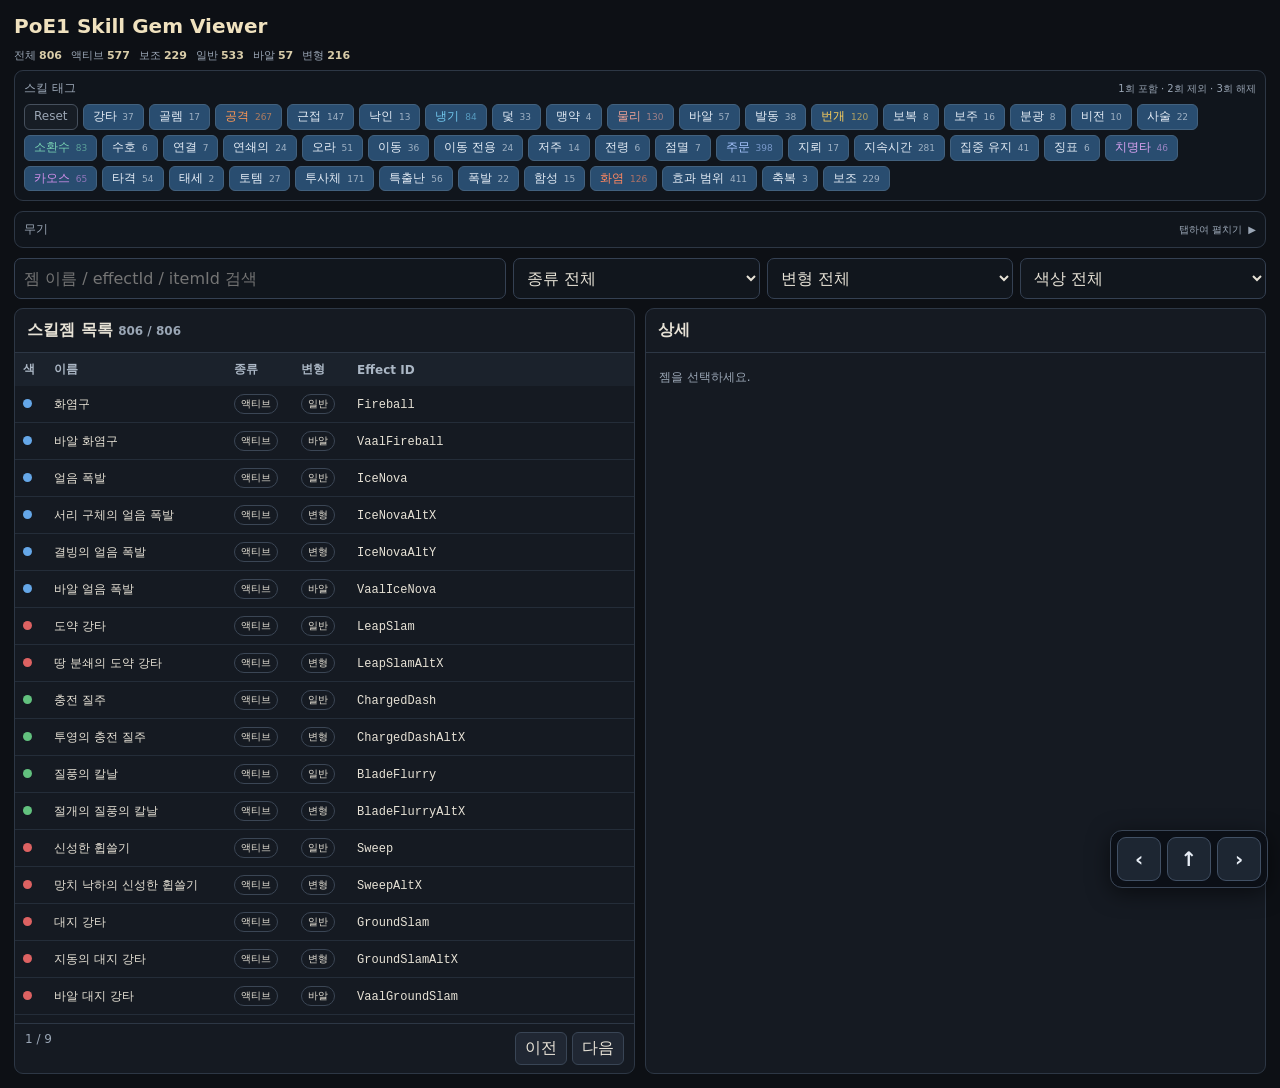
==== commit aaf64cb4: "Add files via upload" ====
--- a/index.html
+++ b/index.html
@@ -10,8 +10,11 @@
 .app{max-width:1600px;margin:auto;padding:14px}.top{display:flex;justify-content:space-between;gap:12px;align-items:center;margin-bottom:10px}
 h1{font-size:20px;margin:0;color:#f0e2bf}.small{font-size:12px;color:var(--mut)}button,input,select{font:inherit}
 .status{font-size:12px;color:var(--mut);margin-top:4px}.err{color:#ff9696}
-.stats{display:grid;grid-template-columns:repeat(7,1fr);gap:6px;margin:10px 0}.st{padding:9px;background:var(--p);border:1px solid var(--line);border-radius:8px}
-.st b{display:block;font-size:18px;color:#f1dfb6}.st span{font-size:11px;color:var(--mut)}
+.stats{display:flex;align-items:center;gap:9px;margin:4px 0 7px;white-space:nowrap;overflow-x:auto;scrollbar-width:none;font-size:11px;color:var(--mut)}
+.stats::-webkit-scrollbar{display:none}
+.st{display:inline-flex;align-items:baseline;gap:3px;flex:0 0 auto;padding:0;background:none;border:0;border-radius:0}
+.st b{display:inline;font-size:11px;font-weight:700;color:#d9cda9}
+.st span{font-size:11px;color:var(--mut)}
 
 .tag-filter-wrap{margin:6px 0 10px;padding:9px;background:#10151c;border:1px solid var(--line);border-radius:9px}
 .tag-filter-head{display:flex;align-items:center;justify-content:space-between;gap:8px;margin-bottom:7px}
@@ -127,9 +130,8 @@
   .app{padding:10px}
   .top{align-items:flex-start}
   .top h1{font-size:18px}
-  .status{max-width:48vw;text-align:right}
-  .stats{grid-template-columns:repeat(4,minmax(0,1fr));gap:5px}
-  .st{padding:7px 6px;min-width:0}.st b{font-size:16px}.st span{font-size:10px}
+  .stats{gap:7px;margin:3px 0 6px;font-size:10px}
+  .st b,.st span{font-size:10px}
   .tag-filter-wrap{padding:7px;margin:6px 0 8px}
   .tag-filter-list{gap:4px}
   .tag-filter-btn{padding:6px 8px;font-size:11px}
@@ -175,8 +177,7 @@
   body.mobile-detail .main{display:block}
 }
 @media(max-width:520px){
-  .stats{grid-template-columns:repeat(4,1fr)}
-  .st:nth-child(7){display:none}
+  .stats{gap:6px}
   .filters{grid-template-columns:1fr 1fr}
   input,select{font-size:14px;padding:10px 8px;min-width:0}
   .badge{font-size:9px;padding:2px 4px}
@@ -188,12 +189,14 @@
 </head>
 <body>
 <div class="app">
-  <div class="top"><div><h1>PoE1 Skill Gem Viewer</h1><div class="small">GitHub Pages 분할 데이터 버전</div></div><div id="status" class="status">manifest 로딩 중…</div></div>
+  <div class="top"><h1>PoE1 Skill Gem Viewer</h1></div>
   <div class="stats">
-    <div class="st"><b id="sTotal">-</b><span>전체</span></div><div class="st"><b id="sActive">-</b><span>액티브</span></div>
-    <div class="st"><b id="sSupport">-</b><span>보조</span></div><div class="st"><b id="sStd">-</b><span>일반</span></div>
-    <div class="st"><b id="sVaal">-</b><span>바알</span></div><div class="st"><b id="sTrans">-</b><span>변형</span></div>
-    <div class="st"><b id="sAwk">-</b><span>각성</span></div>
+    <div class="st"><span>전체</span><b id="sTotal">-</b></div>
+    <div class="st"><span>액티브</span><b id="sActive">-</b></div>
+    <div class="st"><span>보조</span><b id="sSupport">-</b></div>
+    <div class="st"><span>일반</span><b id="sStd">-</b></div>
+    <div class="st"><span>바알</span><b id="sVaal">-</b></div>
+    <div class="st"><span>변형</span><b id="sTrans">-</b></div>
   </div>
   <div class="tag-filter-wrap" id="tagFilterWrap">
     <div class="tag-filter-head">
@@ -224,7 +227,7 @@
   <div class="filters">
     <input id="q" placeholder="젬 이름 / effectId / itemId 검색">
     <select id="kind"><option value="">종류 전체</option><option value="active">액티브</option><option value="support">보조</option></select>
-    <select id="variant"><option value="">변형 전체</option><option value="standard">일반</option><option value="vaal">바알</option><option value="transfigured">변형</option><option value="awakened">각성</option></select>
+    <select id="variant"><option value="">변형 전체</option><option value="standard">일반</option><option value="vaal">바알</option><option value="transfigured">변형</option></select>
     <select id="color"><option value="">색상 전체</option><option value="r">빨강</option><option value="g">초록</option><option value="b">파랑</option><option value="w">흰색</option></select>
   </div>
   <div class="main">
@@ -839,7 +842,7 @@
     saveFilterState();
   });
 }
-function setStatus(t,e=false){$('#status').textContent=t;$('#status').classList.toggle('err',e)}
+function setStatus(t,e=false){if(e)console.error(t)}
 function scalar(type,text){if(type==='null')return null;if(type==='boolean')return text==='true';if(type==='integer')return parseInt(text,10);if(type==='number')return Number(text);return text}
 function nodeVal(el){const t=el.getAttribute('type');if(el.tagName==='property')return scalar(t,el.textContent||'');if(el.tagName==='item'){if(t==='object')return obj(el);if(t==='array')return [...el.children].map(nodeVal);return scalar(t,el.textContent||'')}if(el.tagName==='object')return obj(el);if(el.tagName==='array')return [...el.children].filter(x=>x.tagName==='item').map(nodeVal);return obj(el)}
 function obj(el){const o={};if(!el)return o;for(const c of el.children){const n=c.getAttribute('name');if(n!==null)o[n]=nodeVal(c)}return o}
@@ -869,7 +872,7 @@
     if(!x)return;
     if($('#q'))$('#q').value=x.q||'';
     if($('#kind'))$('#kind').value=x.kind||'';
-    if($('#variant'))$('#variant').value=x.variant||'';
+    if($('#variant'))$('#variant').value=(x.variant==='awakened'?'':(x.variant||''));
     if($('#color'))$('#color').value=x.color||'';
     tagStates.clear();
     weaponStates.clear();
@@ -1029,7 +1032,7 @@
 }
 async function loadManifest(){
  try{
-   const r=await fetch(MANIFEST_PATH+'?v=20260922-weaponfilter2',{cache:'no-store'});
+   const r=await fetch(MANIFEST_PATH+'?v=20260922-compact-noawakened1',{cache:'no-store'});
    if(!r.ok)throw new Error('manifest HTTP '+r.status);
 
    M=await r.json();
@@ -1044,6 +1047,7 @@
    .filter(x=>
      !String(x.effectId||'').includes('Royale') &&
      !String(x.itemId||'').includes('Royale') &&
+     x.variant!=='awakened' &&
      !String(x.activeSkillId||'').startsWith('graft_skill') &&
      !/GraftGem/i.test(String(x.itemId||''))
    )
@@ -1055,7 +1059,7 @@
    }));
    filtered=[...all];
 
-   const c={total:all.length,active:0,support:0,standard:0,vaal:0,transfigured:0,awakened:0};
+   const c={total:all.length,active:0,support:0,standard:0,vaal:0,transfigured:0};
    for(const g of all){
      if(c[g.kind]!=null)c[g.kind]++;
      if(c[g.variant]!=null)c[g.variant]++;
@@ -1066,13 +1070,11 @@
    $('#sStd').textContent=c.standard;
    $('#sVaal').textContent=c.vaal;
    $('#sTrans').textContent=c.transfigured;
-   $('#sAwk').textContent=c.awakened;
 
    restoreFilterState();
    renderTagFilters();
    renderWeaponFilters();
    updateWeaponFilterDisclosure();
-   setStatus(`${all.length.toLocaleString()}개 젬 · 태그 ${(M.tagOrder||[]).filter(x=>x!=='bow').length}개 · 무기 ${(M.weaponOrder||[]).length}종`);
    apply(false,true);
  }catch(e){
    setStatus('manifest 로드 실패: '+e.message,true);
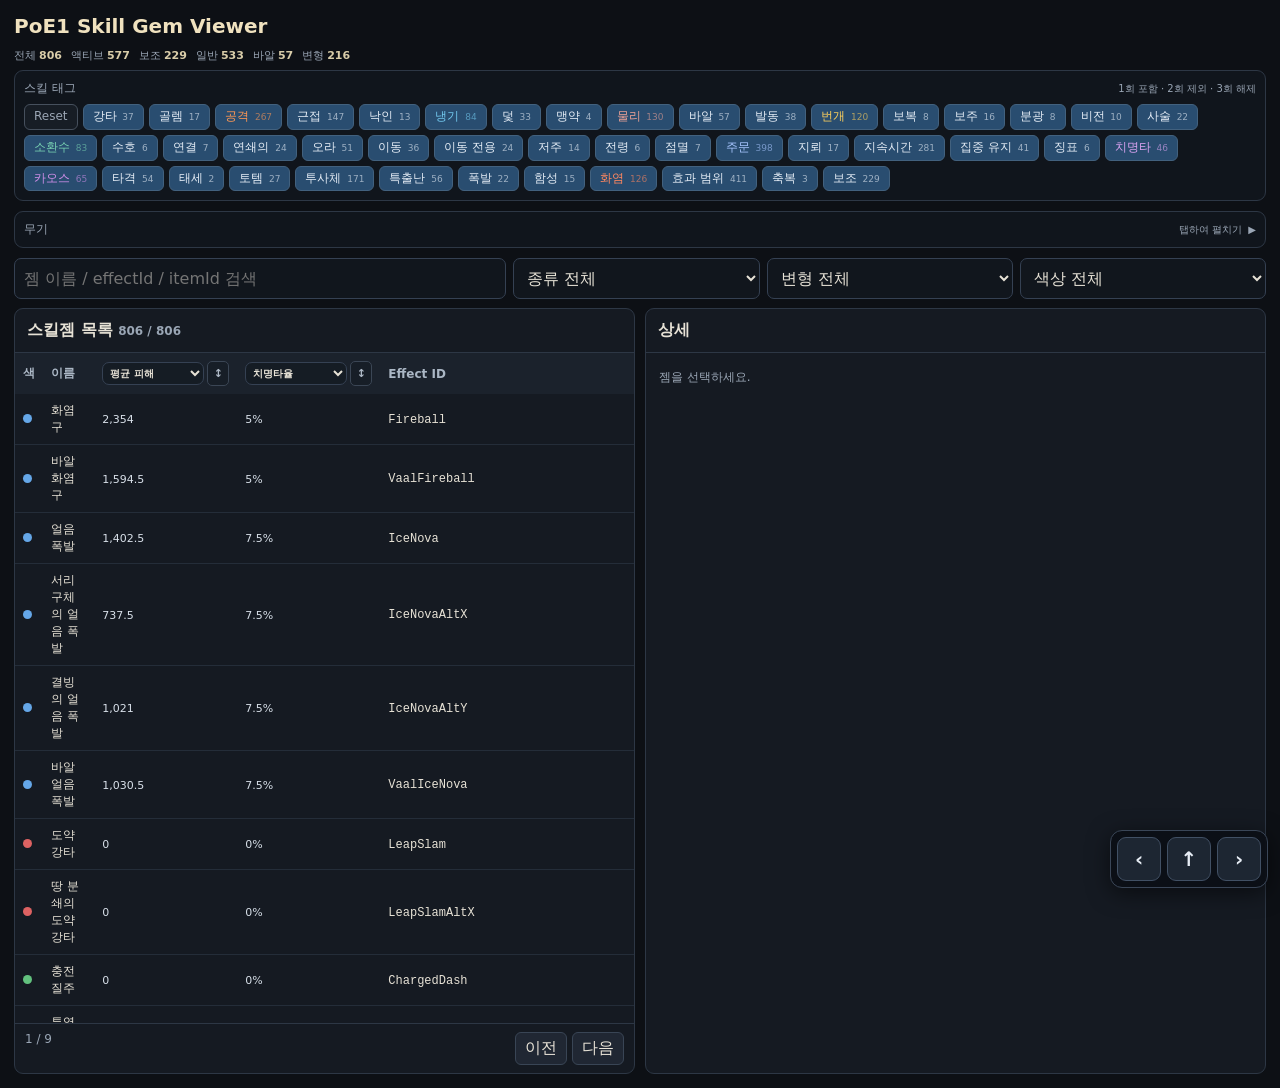
==== commit 49588115: "Add files via upload" ====
--- a/index.html
+++ b/index.html
@@ -24,8 +24,6 @@
 .tag-filter-btn:hover{filter:brightness(1.12)}
 .tag-filter-btn.is-on{border-color:#74c98b;background:#244f39;box-shadow:inset 0 0 0 1px #74c98b55}
 .tag-filter-btn.is-off{border-color:#d86b6b;background:#4b292d;color:#ffb1b1;text-decoration:line-through}
-.tag-filter-btn.is-on::before{content:'✓ ';font-weight:800}
-.tag-filter-btn.is-off::before{content:'× ';font-weight:900}
 .tag-reset{border-color:#46505d;background:#171d25;color:#9ba6b4}
 .tag-filter-btn.tag-fire{color:#ff875f}.tag-filter-btn.tag-cold{color:#73c9ef}.tag-filter-btn.tag-lightning{color:#ffd15c}
 .tag-filter-btn.tag-physical{color:#e9a095}.tag-filter-btn.tag-chaos{color:#cf8ee8}.tag-filter-btn.tag-attack{color:#ff9854}
@@ -41,7 +39,15 @@
 .main{display:grid;grid-template-columns:1fr 1fr;gap:10px}.panel{border:1px solid var(--line);background:var(--p);border-radius:9px;overflow:hidden}
 .ph{padding:11px 12px;border-bottom:1px solid var(--line);font-weight:700}.tw{max-height:calc(100vh - 230px);overflow:auto;min-height:520px}
 table{width:100%;border-collapse:collapse;font-size:12px}th{position:sticky;top:0;background:#1b222c;color:#abb7c5;text-align:left;padding:8px}
-td{padding:8px;border-bottom:1px solid #242d39}tbody tr{cursor:pointer}tbody tr:hover{background:#202834}tbody tr.sel{background:#2a2618}
+td{padding:8px;border-bottom:1px solid #242d39}tbody tr{cursor:pointer}
+.compare-th{min-width:126px}
+.compare-head{display:flex;align-items:center;gap:3px}
+.compare-head select{min-width:0;width:102px;padding:4px 3px;font-size:10px;background:#151c24}
+.compare-sort{width:22px;height:25px;padding:0;border:1px solid #3b4655;border-radius:5px;background:#171e27;color:#aeb9c6;cursor:pointer;font-size:11px}
+.compare-sort.active{border-color:#d2b765;color:#f0d997}
+.compare-value{display:inline-block;font-size:11px;white-space:nowrap;font-variant-numeric:tabular-nums;color:#d8e0e9}
+.compare-empty{color:#5f6b78}
+tbody tr:hover{background:#202834}tbody tr.sel{background:#2a2618}
 .badge{display:inline-block;padding:2px 6px;border:1px solid #3b4655;border-radius:999px;font-size:10px}.orb{display:inline-block;width:9px;height:9px;border-radius:50%}
 .r{background:#dd6262}.g{background:#62c17e}.b{background:#65a7e8}.w{background:#ddd}.detail{padding:13px;max-height:calc(100vh - 230px);overflow:auto}
 .detail h2{margin:0 0 4px;color:#f0e2bf}.id{font:11px ui-monospace,monospace;color:#8795a7;word-break:break-all}
@@ -146,8 +152,12 @@
   .tw th,.tw td{padding:9px 6px}
   .tw th:nth-child(1),.tw td:nth-child(1){width:30px;text-align:center}
   .tw th:nth-child(2),.tw td:nth-child(2){width:auto}
-  .tw th:nth-child(3),.tw td:nth-child(3){width:55px}
-  .tw th:nth-child(4),.tw td:nth-child(4){width:55px}
+  .tw th:nth-child(3),.tw td:nth-child(3){width:96px}
+  .tw th:nth-child(4),.tw td:nth-child(4){width:96px}
+  .compare-head{gap:2px}
+  .compare-head select{width:70px;padding:4px 2px;font-size:9px}
+  .compare-sort{width:20px;height:24px}
+  .compare-value{font-size:10px}
   .tw th:nth-child(5),.tw td:nth-child(5){display:none}
   .tw td:nth-child(2){font-size:13px;font-weight:600;word-break:keep-all}
   .pager{position:sticky;bottom:0;background:var(--p);z-index:5}
@@ -232,7 +242,12 @@
   </div>
   <div class="main">
     <section class="panel" id="listPanel"><div class="ph">스킬젬 목록 <span id="count" class="small"></span></div>
-      <div class="tw"><table><thead><tr><th>색</th><th>이름</th><th>종류</th><th>변형</th><th>Effect ID</th></tr></thead><tbody id="rows"></tbody></table></div>
+      <div class="tw"><table><thead><tr>
+        <th>색</th><th>이름</th>
+        <th class="compare-th"><div class="compare-head"><select id="compareA" aria-label="비교 항목 1"></select><button type="button" class="compare-sort" id="sortA" title="정렬">↕</button></div></th>
+        <th class="compare-th"><div class="compare-head"><select id="compareB" aria-label="비교 항목 2"></select><button type="button" class="compare-sort" id="sortB" title="정렬">↕</button></div></th>
+        <th>Effect ID</th>
+      </tr></thead><tbody id="rows"></tbody></table></div>
       <div class="pager"><span id="pageText" class="small"></span><div><button id="prev">이전</button> <button id="next">다음</button></div></div>
     </section>
     <section class="panel" id="detailPanel"><div class="ph">상세</div><div class="detail" id="detail"><button class="mobile-back" id="mobileBack" type="button">← 목록으로</button><span class="small">젬을 선택하세요.</span></div></section>
@@ -253,6 +268,22 @@
 const tagStates=new Map(); // 0=중립, 1=포함, -1=제외
 const weaponStates=new Map(); // 0=중립, 1=포함, -1=제외
 let weaponFilterOpen=false;
+let compareA='avgDamage', compareB='crit';
+let compareSortColumn='', compareSortDir='desc';
+const COMPARE_OPTIONS=[
+  ['avgDamage','평균 피해'],
+  ['physical','물리 피해'],
+  ['fire','화염 피해'],
+  ['cold','냉기 피해'],
+  ['lightning','번개 피해'],
+  ['chaos','카오스 피해'],
+  ['crit','치명타율'],
+  ['weaponEfficiency','무기 효율'],
+  ['damageEffectiveness','추가 피해 효율'],
+  ['attackSpeed','공격 속도'],
+  ['castSpeed','시전 속도'],
+  ['cooldown','재사용 대기시간']
+];
 const cache=new Map();
 const $=s=>document.querySelector(s);
 const esc=v=>String(v??'').replace(/[&<>"']/g,c=>({'&':'&amp;','<':'&lt;','>':'&gt;','"':'&quot;',"'":'&#39;'}[c]));
@@ -853,6 +884,92 @@
   chaos:'tag-chaos',attack:'tag-attack',spell:'tag-spell',minion:'tag-minion',critical:'tag-critical'
 }[k]||'');
 
+
+function cleanCompareNumber(v,decimals=1){
+  const n=Number(v);
+  if(!Number.isFinite(n))return '-';
+  return Number(n.toFixed(decimals)).toLocaleString('ko-KR',{maximumFractionDigits:decimals});
+}
+function compareMetric(g,key){
+  const c=g?.comparison||{};
+  if(['physical','fire','cold','lightning','chaos'].includes(key)){
+    const d=c[key]||{};
+    const av=Number(d.avg),lo=Number(d.min),hi=Number(d.max);
+    return Number.isFinite(av)&&Number.isFinite(lo)&&Number.isFinite(hi)
+      ? {sort:av,text:`${cleanCompareNumber(lo,0)}~${cleanCompareNumber(hi,0)}`}
+      : {sort:null,text:'-'};
+  }
+  const v=Number(c[key]);
+  if(!Number.isFinite(v))return {sort:null,text:'-'};
+  switch(key){
+    case 'avgDamage': return {sort:v,text:cleanCompareNumber(v,v%1?1:0)};
+    case 'crit':
+    case 'weaponEfficiency':
+    case 'damageEffectiveness':
+    case 'attackSpeed':
+      return {sort:v,text:`${cleanCompareNumber(v,1)}%`};
+    case 'castSpeed': return {sort:v,text:`${cleanCompareNumber(v,2)}/초`};
+    case 'cooldown': return {sort:v,text:`${cleanCompareNumber(v,2)}초`};
+    default:return {sort:v,text:cleanCompareNumber(v,2)};
+  }
+}
+function compareCellHtml(g,key){
+  const m=compareMetric(g,key);
+  return m.sort===null
+    ? `<span class="compare-value compare-empty">-</span>`
+    : `<span class="compare-value">${esc(m.text)}</span>`;
+}
+function sortFilteredByComparison(){
+  if(compareSortColumn!=='A'&&compareSortColumn!=='B')return;
+  const key=compareSortColumn==='A'?compareA:compareB;
+  const dir=compareSortDir==='asc'?1:-1;
+  filtered.sort((a,b)=>{
+    const av=compareMetric(a,key).sort,bv=compareMetric(b,key).sort;
+    if(av===null&&bv===null)return String(a.name||'').localeCompare(String(b.name||''),'ko');
+    if(av===null)return 1;
+    if(bv===null)return -1;
+    if(av!==bv)return (av-bv)*dir;
+    return String(a.name||'').localeCompare(String(b.name||''),'ko');
+  });
+}
+function renderCompareControls(){
+  const options=COMPARE_OPTIONS.map(([k,label])=>`<option value="${esc(k)}">${esc(label)}</option>`).join('');
+  const a=$('#compareA'),b=$('#compareB');
+  if(a){a.innerHTML=options;a.value=compareA}
+  if(b){b.innerHTML=options;b.value=compareB}
+  const sa=$('#sortA'),sb=$('#sortB');
+  if(sa){
+    const active=compareSortColumn==='A';
+    sa.classList.toggle('active',active);
+    sa.textContent=active?(compareSortDir==='asc'?'↑':'↓'):'↕';
+  }
+  if(sb){
+    const active=compareSortColumn==='B';
+    sb.classList.toggle('active',active);
+    sb.textContent=active?(compareSortDir==='asc'?'↑':'↓'):'↕';
+  }
+}
+function bindCompareControls(){
+  renderCompareControls();
+  const a=$('#compareA'),b=$('#compareB'),sa=$('#sortA'),sb=$('#sortB');
+  if(a)a.addEventListener('change',()=>{
+    compareA=a.value||'avgDamage';
+    if(compareSortColumn==='A')sortFilteredByComparison();
+    page=1;render();saveFilterState();
+  });
+  if(b)b.addEventListener('change',()=>{
+    compareB=b.value||'crit';
+    if(compareSortColumn==='B')sortFilteredByComparison();
+    page=1;render();saveFilterState();
+  });
+  const toggleSort=col=>{
+    if(compareSortColumn===col)compareSortDir=compareSortDir==='desc'?'asc':'desc';
+    else{compareSortColumn=col;compareSortDir='desc'}
+    sortFilteredByComparison();page=1;render();renderCompareControls();saveFilterState();
+  };
+  if(sa)sa.addEventListener('click',()=>toggleSort('A'));
+  if(sb)sb.addEventListener('click',()=>toggleSort('B'));
+}
 function saveFilterState(){
   try{
     const states={};
@@ -862,7 +979,7 @@
     sessionStorage.setItem(FILTER_STORAGE_KEY,JSON.stringify({
       q:$('#q')?.value||'',kind:$('#kind')?.value||'',variant:$('#variant')?.value||'',
       color:$('#color')?.value||'',tags:states,weapons:weaponStateObj,
-      weaponFilterOpen,page,listScrollY
+      weaponFilterOpen,compareA,compareB,compareSortColumn,compareSortDir,page,listScrollY
     }));
   }catch{}
 }
@@ -887,6 +1004,10 @@
       if(v===1||v===-1)weaponStates.set(k,v);
 
     weaponFilterOpen=Boolean(x.weaponFilterOpen)||weaponStates.size>0;
+    if(COMPARE_OPTIONS.some(([k])=>k===x.compareA))compareA=x.compareA;
+    if(COMPARE_OPTIONS.some(([k])=>k===x.compareB))compareB=x.compareB;
+    if(x.compareSortColumn==='A'||x.compareSortColumn==='B')compareSortColumn=x.compareSortColumn;
+    if(x.compareSortDir==='asc'||x.compareSortDir==='desc')compareSortDir=x.compareSortDir;
     if(Number.isFinite(Number(x.page)))page=Math.max(1,Number(x.page));
     if(Number.isFinite(Number(x.listScrollY)))listScrollY=Number(x.listScrollY);
   }catch{}
@@ -1032,7 +1153,7 @@
 }
 async function loadManifest(){
  try{
-   const r=await fetch(MANIFEST_PATH+'?v=20260922-compact-noawakened1',{cache:'no-store'});
+   const r=await fetch(MANIFEST_PATH+'?v=20260923-comparison1',{cache:'no-store'});
    if(!r.ok)throw new Error('manifest HTTP '+r.status);
 
    M=await r.json();
@@ -1075,6 +1196,7 @@
    renderTagFilters();
    renderWeaponFilters();
    updateWeaponFilterDisclosure();
+   bindCompareControls();
    apply(false,true);
  }catch(e){
    setStatus('manifest 로드 실패: '+e.message,true);
@@ -1092,6 +1214,7 @@
    weaponPass(g)&&
    (!q||`${g.name}\n${g.effectId}\n${g.itemId}`.toLowerCase().includes(q))
  );
+ sortFilteredByComparison();
  if(resetPage)page=1;
  render();
  saveFilterState();
@@ -1100,10 +1223,11 @@
 function render(){
  const pages=Math.max(1,Math.ceil(filtered.length/PAGE_SIZE));page=Math.max(1,Math.min(page,pages));
  const part=filtered.slice((page-1)*PAGE_SIZE,page*PAGE_SIZE);
- $('#rows').innerHTML=part.map(g=>`<tr data-i="${g._i}" class="${selected===g._i?'sel':''}"><td><span class="orb ${esc(g.color)}"></span></td><td>${esc(g.name)}</td><td><span class="badge">${esc(kindName(g.kind))}</span></td><td><span class="badge">${esc(variantName(g.variant))}</span></td><td><code>${esc(g.effectId)}</code></td></tr>`).join('');
+ $('#rows').innerHTML=part.map(g=>`<tr data-i="${g._i}" class="${selected===g._i?'sel':''}"><td><span class="orb ${esc(g.color)}"></span></td><td>${esc(g.name)}</td><td>${compareCellHtml(g,compareA)}</td><td>${compareCellHtml(g,compareB)}</td><td><code>${esc(g.effectId)}</code></td></tr>`).join('');
  $('#count').textContent=`${filtered.length.toLocaleString()} / ${all.length.toLocaleString()}`;
  $('#pageText').textContent=`${page} / ${pages}`;
  $('#prev').disabled=page<=1;$('#next').disabled=page>=pages;
+ renderCompareControls();
  document.querySelectorAll('#rows tr').forEach(tr=>tr.onclick=()=>showGem(Number(tr.dataset.i)));
  saveFilterState();
 }
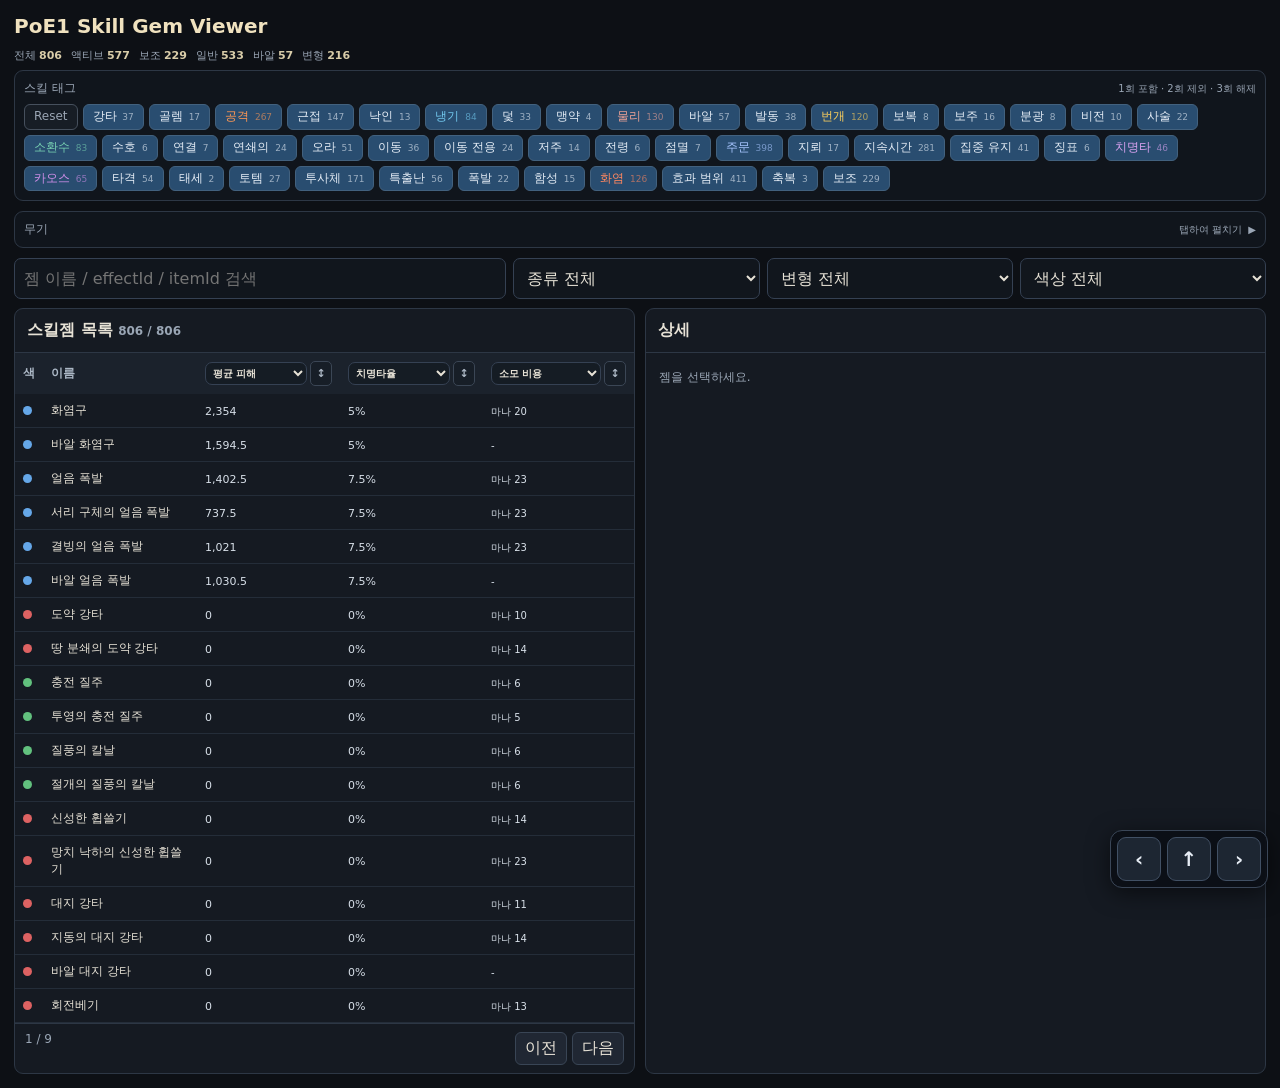
==== commit d330696b: "Add files via upload" ====
--- a/index.html
+++ b/index.html
@@ -47,6 +47,10 @@
 .compare-sort.active{border-color:#d2b765;color:#f0d997}
 .compare-value{display:inline-block;font-size:11px;white-space:nowrap;font-variant-numeric:tabular-nums;color:#d8e0e9}
 .compare-empty{color:#5f6b78}
+.aux-th{min-width:136px}
+.aux-th select{min-width:0;width:110px;padding:4px 3px;font-size:10px;background:#151c24}
+.aux-value{display:inline-block;font-size:10px;line-height:1.3;font-variant-numeric:tabular-nums;color:#d8e0e9;white-space:normal}
+
 tbody tr:hover{background:#202834}tbody tr.sel{background:#2a2618}
 .badge{display:inline-block;padding:2px 6px;border:1px solid #3b4655;border-radius:999px;font-size:10px}.orb{display:inline-block;width:9px;height:9px;border-radius:50%}
 .r{background:#dd6262}.g{background:#62c17e}.b{background:#65a7e8}.w{background:#ddd}.detail{padding:13px;max-height:calc(100vh - 230px);overflow:auto}
@@ -158,7 +162,10 @@
   .compare-head select{width:70px;padding:4px 2px;font-size:9px}
   .compare-sort{width:20px;height:24px}
   .compare-value{font-size:10px}
-  .tw th:nth-child(5),.tw td:nth-child(5){display:none}
+  .tw table{min-width:440px}
+  .tw th:nth-child(5),.tw td:nth-child(5){display:table-cell;width:104px}
+  .aux-th select{width:78px}
+  .aux-value{font-size:10px;white-space:normal;line-height:1.25}
   .tw td:nth-child(2){font-size:13px;font-weight:600;word-break:keep-all}
   .pager{position:sticky;bottom:0;background:var(--p);z-index:5}
   .detail{max-height:none;min-height:calc(100vh - 70px);padding:12px}
@@ -246,7 +253,7 @@
         <th>색</th><th>이름</th>
         <th class="compare-th"><div class="compare-head"><select id="compareA" aria-label="비교 항목 1"></select><button type="button" class="compare-sort" id="sortA" title="정렬">↕</button></div></th>
         <th class="compare-th"><div class="compare-head"><select id="compareB" aria-label="비교 항목 2"></select><button type="button" class="compare-sort" id="sortB" title="정렬">↕</button></div></th>
-        <th>Effect ID</th>
+        <th class="aux-th"><div class="compare-head"><select id="auxMetric" aria-label="보조 수치"></select><button type="button" class="compare-sort" id="sortC" title="정렬">↕</button></div></th>
       </tr></thead><tbody id="rows"></tbody></table></div>
       <div class="pager"><span id="pageText" class="small"></span><div><button id="prev">이전</button> <button id="next">다음</button></div></div>
     </section>
@@ -268,7 +275,7 @@
 const tagStates=new Map(); // 0=중립, 1=포함, -1=제외
 const weaponStates=new Map(); // 0=중립, 1=포함, -1=제외
 let weaponFilterOpen=false;
-let compareA='avgDamage', compareB='crit';
+let compareA='avgDamage', compareB='crit', auxMetric='cost';
 let compareSortColumn='', compareSortDir='desc';
 const COMPARE_OPTIONS=[
   ['avgDamage','평균 피해'],
@@ -281,8 +288,15 @@
   ['weaponEfficiency','무기 효율'],
   ['damageEffectiveness','추가 피해 효율'],
   ['attackSpeed','공격 속도'],
-  ['castSpeed','시전 속도'],
-  ['cooldown','재사용 대기시간']
+  ['castSpeed','시전 속도']
+];
+const AUX_OPTIONS=[
+  ['cost','소모 비용'],
+  ['reservation','점유율'],
+  ['costMultiplier','점유 배율'],
+  ['cooldown','재사용 대기시간'],
+  ['duration','지속시간'],
+  ['radius','효과반경']
 ];
 const cache=new Map();
 const $=s=>document.querySelector(s);
@@ -919,12 +933,49 @@
     ? `<span class="compare-value compare-empty">-</span>`
     : `<span class="compare-value">${esc(m.text)}</span>`;
 }
+function auxMetricValue(g,key){
+  const a=g?.aux||{};
+  if(key==='cost'||key==='reservation'){
+    const x=a[key]||{};
+    const s=Number(x.sort);
+    return {
+      sort:Number.isFinite(s)?s:null,
+      text:(x.text&&x.text!=='')?x.text:'-'
+    };
+  }
+  if(key==='duration'||key==='radius'){
+    const x=a[key]||{};
+    const s=Number(x.sort);
+    return {
+      sort:Number.isFinite(s)?s:null,
+      text:(x.text&&x.text!=='')?x.text:'-'
+    };
+  }
+  const v=Number(a[key]);
+  if(!Number.isFinite(v))return {sort:null,text:'-'};
+  switch(key){
+    case 'costMultiplier': return {sort:v,text:`${cleanCompareNumber(v,1)}%`};
+    case 'cooldown': return {sort:v,text:`${cleanCompareNumber(v,2)}초`};
+    default:return {sort:v,text:cleanCompareNumber(v,2)};
+  }
+}
+function auxCellHtml(g,key){
+  const m=auxMetricValue(g,key);
+  return m.sort===null && m.text==='-'
+    ? `<span class="aux-value compare-empty">-</span>`
+    : `<span class="aux-value">${esc(m.text)}</span>`;
+}
+function currentSortMetric(g){
+  if(compareSortColumn==='A')return compareMetric(g,compareA);
+  if(compareSortColumn==='B')return compareMetric(g,compareB);
+  if(compareSortColumn==='C')return auxMetricValue(g,auxMetric);
+  return {sort:null,text:'-'};
+}
 function sortFilteredByComparison(){
-  if(compareSortColumn!=='A'&&compareSortColumn!=='B')return;
-  const key=compareSortColumn==='A'?compareA:compareB;
+  if(!['A','B','C'].includes(compareSortColumn))return;
   const dir=compareSortDir==='asc'?1:-1;
   filtered.sort((a,b)=>{
-    const av=compareMetric(a,key).sort,bv=compareMetric(b,key).sort;
+    const av=currentSortMetric(a).sort,bv=currentSortMetric(b).sort;
     if(av===null&&bv===null)return String(a.name||'').localeCompare(String(b.name||''),'ko');
     if(av===null)return 1;
     if(bv===null)return -1;
@@ -934,24 +985,22 @@
 }
 function renderCompareControls(){
   const options=COMPARE_OPTIONS.map(([k,label])=>`<option value="${esc(k)}">${esc(label)}</option>`).join('');
-  const a=$('#compareA'),b=$('#compareB');
+  const auxOptions=AUX_OPTIONS.map(([k,label])=>`<option value="${esc(k)}">${esc(label)}</option>`).join('');
+  const a=$('#compareA'),b=$('#compareB'),c=$('#auxMetric');
   if(a){a.innerHTML=options;a.value=compareA}
   if(b){b.innerHTML=options;b.value=compareB}
-  const sa=$('#sortA'),sb=$('#sortB');
-  if(sa){
-    const active=compareSortColumn==='A';
-    sa.classList.toggle('active',active);
-    sa.textContent=active?(compareSortDir==='asc'?'↑':'↓'):'↕';
-  }
-  if(sb){
-    const active=compareSortColumn==='B';
-    sb.classList.toggle('active',active);
-    sb.textContent=active?(compareSortDir==='asc'?'↑':'↓'):'↕';
+  if(c){c.innerHTML=auxOptions;c.value=auxMetric}
+  for(const col of ['A','B','C']){
+    const btn=$(`#sort${col}`);
+    if(!btn)continue;
+    const active=compareSortColumn===col;
+    btn.classList.toggle('active',active);
+    btn.textContent=active?(compareSortDir==='asc'?'↑':'↓'):'↕';
   }
 }
 function bindCompareControls(){
   renderCompareControls();
-  const a=$('#compareA'),b=$('#compareB'),sa=$('#sortA'),sb=$('#sortB');
+  const a=$('#compareA'),b=$('#compareB'),c=$('#auxMetric');
   if(a)a.addEventListener('change',()=>{
     compareA=a.value||'avgDamage';
     if(compareSortColumn==='A')sortFilteredByComparison();
@@ -962,13 +1011,20 @@
     if(compareSortColumn==='B')sortFilteredByComparison();
     page=1;render();saveFilterState();
   });
+  if(c)c.addEventListener('change',()=>{
+    auxMetric=c.value||'cost';
+    if(compareSortColumn==='C')sortFilteredByComparison();
+    page=1;render();saveFilterState();
+  });
   const toggleSort=col=>{
     if(compareSortColumn===col)compareSortDir=compareSortDir==='desc'?'asc':'desc';
     else{compareSortColumn=col;compareSortDir='desc'}
     sortFilteredByComparison();page=1;render();renderCompareControls();saveFilterState();
   };
-  if(sa)sa.addEventListener('click',()=>toggleSort('A'));
-  if(sb)sb.addEventListener('click',()=>toggleSort('B'));
+  for(const col of ['A','B','C']){
+    const btn=$(`#sort${col}`);
+    if(btn)btn.addEventListener('click',()=>toggleSort(col));
+  }
 }
 function saveFilterState(){
   try{
@@ -979,7 +1035,7 @@
     sessionStorage.setItem(FILTER_STORAGE_KEY,JSON.stringify({
       q:$('#q')?.value||'',kind:$('#kind')?.value||'',variant:$('#variant')?.value||'',
       color:$('#color')?.value||'',tags:states,weapons:weaponStateObj,
-      weaponFilterOpen,compareA,compareB,compareSortColumn,compareSortDir,page,listScrollY
+      weaponFilterOpen,compareA,compareB,auxMetric,compareSortColumn,compareSortDir,page,listScrollY
     }));
   }catch{}
 }
@@ -1006,7 +1062,8 @@
     weaponFilterOpen=Boolean(x.weaponFilterOpen)||weaponStates.size>0;
     if(COMPARE_OPTIONS.some(([k])=>k===x.compareA))compareA=x.compareA;
     if(COMPARE_OPTIONS.some(([k])=>k===x.compareB))compareB=x.compareB;
-    if(x.compareSortColumn==='A'||x.compareSortColumn==='B')compareSortColumn=x.compareSortColumn;
+    if(AUX_OPTIONS.some(([k])=>k===x.auxMetric))auxMetric=x.auxMetric;
+    if(['A','B','C'].includes(x.compareSortColumn))compareSortColumn=x.compareSortColumn;
     if(x.compareSortDir==='asc'||x.compareSortDir==='desc')compareSortDir=x.compareSortDir;
     if(Number.isFinite(Number(x.page)))page=Math.max(1,Number(x.page));
     if(Number.isFinite(Number(x.listScrollY)))listScrollY=Number(x.listScrollY);
@@ -1153,7 +1210,7 @@
 }
 async function loadManifest(){
  try{
-   const r=await fetch(MANIFEST_PATH+'?v=20260923-comparison1',{cache:'no-store'});
+   const r=await fetch(MANIFEST_PATH+'?v=20260923-aux1',{cache:'no-store'});
    if(!r.ok)throw new Error('manifest HTTP '+r.status);
 
    M=await r.json();
@@ -1223,7 +1280,7 @@
 function render(){
  const pages=Math.max(1,Math.ceil(filtered.length/PAGE_SIZE));page=Math.max(1,Math.min(page,pages));
  const part=filtered.slice((page-1)*PAGE_SIZE,page*PAGE_SIZE);
- $('#rows').innerHTML=part.map(g=>`<tr data-i="${g._i}" class="${selected===g._i?'sel':''}"><td><span class="orb ${esc(g.color)}"></span></td><td>${esc(g.name)}</td><td>${compareCellHtml(g,compareA)}</td><td>${compareCellHtml(g,compareB)}</td><td><code>${esc(g.effectId)}</code></td></tr>`).join('');
+ $('#rows').innerHTML=part.map(g=>`<tr data-i="${g._i}" class="${selected===g._i?'sel':''}"><td><span class="orb ${esc(g.color)}"></span></td><td>${esc(g.name)}</td><td>${compareCellHtml(g,compareA)}</td><td>${compareCellHtml(g,compareB)}</td><td>${auxCellHtml(g,auxMetric)}</td></tr>`).join('');
  $('#count').textContent=`${filtered.length.toLocaleString()} / ${all.length.toLocaleString()}`;
  $('#pageText').textContent=`${page} / ${pages}`;
  $('#prev').disabled=page<=1;$('#next').disabled=page>=pages;
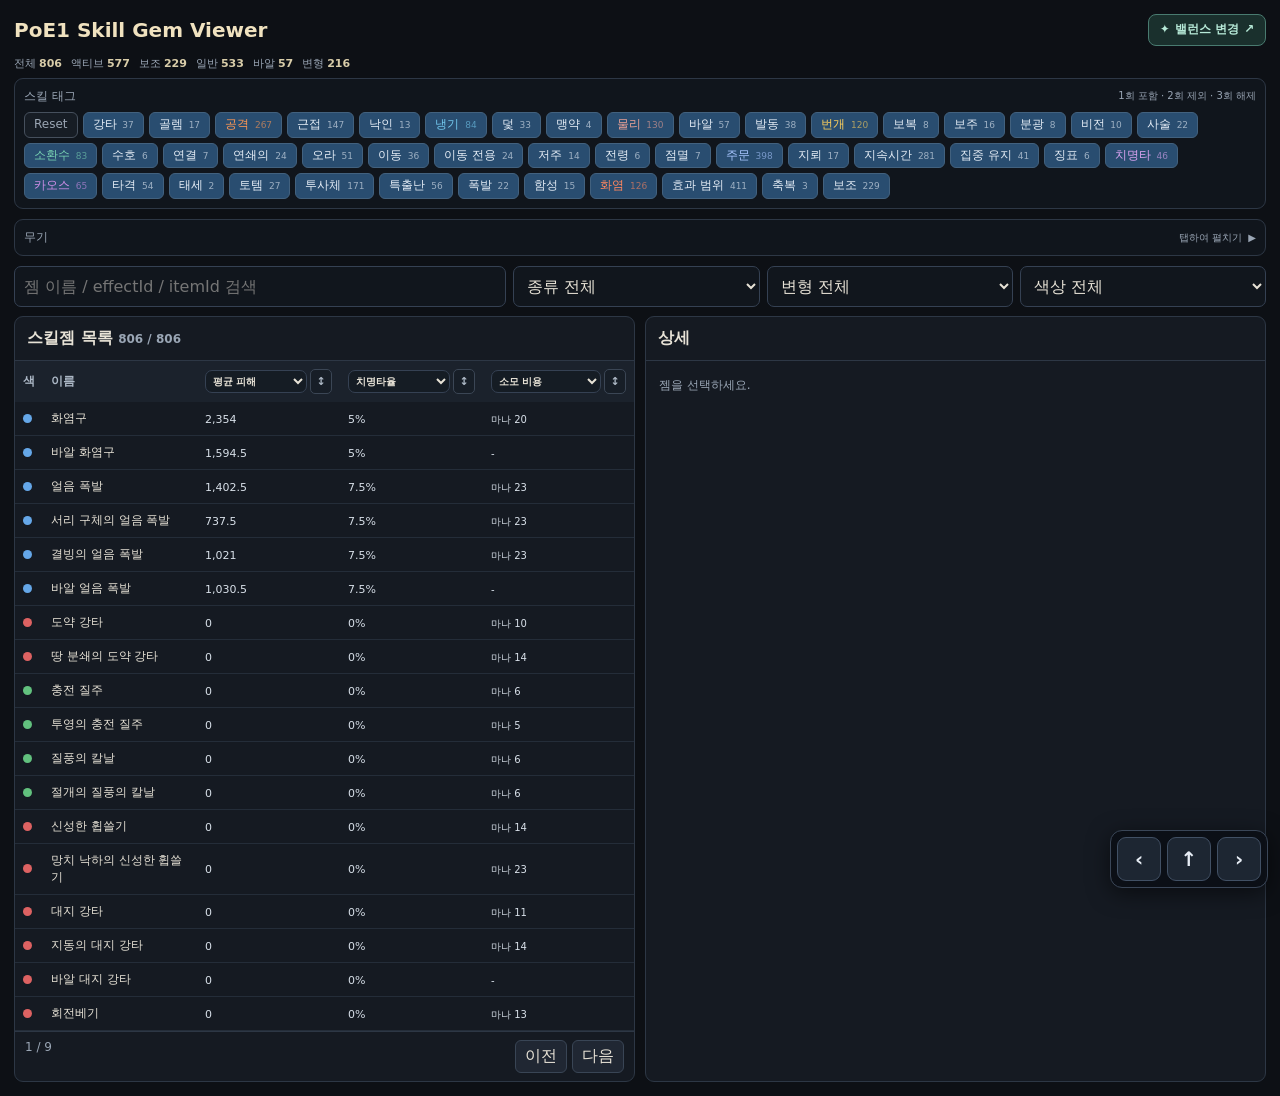
==== commit b141f9c4: "Add files via upload" ====
--- a/index.html
+++ b/index.html
@@ -156,14 +156,18 @@
   .tw th,.tw td{padding:9px 6px}
   .tw th:nth-child(1),.tw td:nth-child(1){width:30px;text-align:center}
   .tw th:nth-child(2),.tw td:nth-child(2){width:auto}
-  .tw th:nth-child(3),.tw td:nth-child(3){width:96px}
-  .tw th:nth-child(4),.tw td:nth-child(4){width:96px}
+  .tw th:nth-child(3),.tw td:nth-child(3){width:88px}
+  .tw th:nth-child(4),.tw td:nth-child(4){width:88px}
   .compare-head{gap:2px}
   .compare-head select{width:70px;padding:4px 2px;font-size:9px}
   .compare-sort{width:20px;height:24px}
   .compare-value{font-size:10px}
-  .tw table{min-width:440px}
-  .tw th:nth-child(5),.tw td:nth-child(5){display:table-cell;width:104px}
+  .tw table{width:100%;min-width:0;table-layout:fixed}
+  .tw th:nth-child(1),.tw td:nth-child(1){width:24px}
+  .tw th:nth-child(2),.tw td:nth-child(2){width:auto}
+  .tw th:nth-child(3),.tw td:nth-child(3){width:88px}
+  .tw th:nth-child(4),.tw td:nth-child(4){width:88px}
+  .tw th:nth-child(5),.tw td:nth-child(5){display:table-cell;width:88px}
   .aux-th select{width:78px}
   .aux-value{font-size:10px;white-space:normal;line-height:1.25}
   .tw td:nth-child(2){font-size:13px;font-weight:600;word-break:keep-all}
@@ -202,11 +206,32 @@
   .detail{font-size:14px}
 }
 
+
+/* Viewer ↔ Balance navigation (top-right). */
+.top h1{min-width:0}
+.balance-switch{display:inline-flex;align-items:center;justify-content:center;gap:5px;flex:0 0 auto;padding:8px 11px;border:1px solid #497b70;border-radius:8px;background:#1a302d;color:#b7ead8;text-decoration:none;font-size:12px;font-weight:700;line-height:1.15;white-space:nowrap;transition:border-color .15s ease,background .15s ease,color .15s ease}
+.balance-switch:hover{background:#24423a;border-color:#75bf9d;color:#eefdf6}
+.balance-switch:focus-visible{outline:2px solid #93dfc1;outline-offset:3px}
+.balance-switch-label-short{display:none}
+@media(max-width:520px){
+  .top{gap:8px;align-items:center}
+  .balance-switch{padding:8px 9px;font-size:11px}
+  .balance-switch-label-long{display:none}
+  .balance-switch-label-short{display:inline}
+}
 </style>
 </head>
 <body>
 <div class="app">
-  <div class="top"><h1>PoE1 Skill Gem Viewer</h1></div>
+  <div class="top">
+    <h1>PoE1 Skill Gem Viewer</h1>
+    <a class="balance-switch" href="./balance/" aria-label="젬 밸런스 변경 페이지로 이동" title="젬 밸런스 변경 페이지">
+      <span aria-hidden="true">✦</span>
+      <span class="balance-switch-label-long">밸런스 변경</span>
+      <span class="balance-switch-label-short">밸런스</span>
+      <span aria-hidden="true">↗</span>
+    </a>
+  </div>
   <div class="stats">
     <div class="st"><span>전체</span><b id="sTotal">-</b></div>
     <div class="st"><span>액티브</span><b id="sActive">-</b></div>
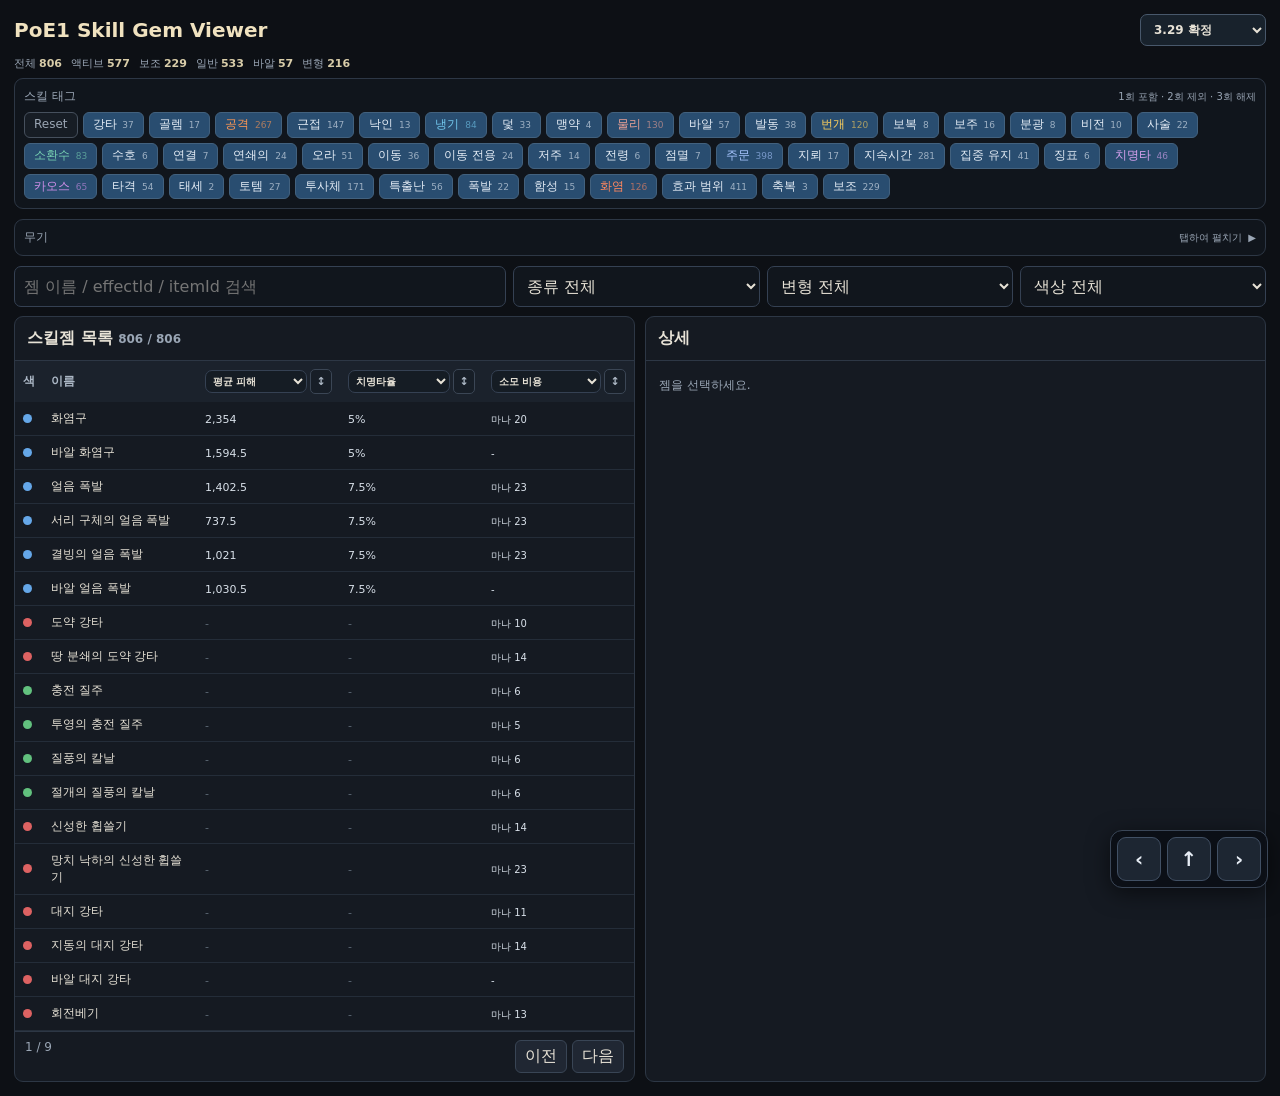
==== commit e4f8cb47: "Add files via upload" ====
--- a/index.html
+++ b/index.html
@@ -207,30 +207,78 @@
 }
 
 
-/* Viewer ↔ Balance navigation (top-right). */
+/* Unified patch version selector, compact and accessible */
 .top h1{min-width:0}
-.balance-switch{display:inline-flex;align-items:center;justify-content:center;gap:5px;flex:0 0 auto;padding:8px 11px;border:1px solid #497b70;border-radius:8px;background:#1a302d;color:#b7ead8;text-decoration:none;font-size:12px;font-weight:700;line-height:1.15;white-space:nowrap;transition:border-color .15s ease,background .15s ease,color .15s ease}
-.balance-switch:hover{background:#24423a;border-color:#75bf9d;color:#eefdf6}
-.balance-switch:focus-visible{outline:2px solid #93dfc1;outline-offset:3px}
-.balance-switch-label-short{display:none}
-@media(max-width:520px){
-  .top{gap:8px;align-items:center}
-  .balance-switch{padding:8px 9px;font-size:11px}
-  .balance-switch-label-long{display:none}
-  .balance-switch-label-short{display:inline}
-}
+.version-select{flex:0 0 auto;width:126px;max-width:46vw;padding:7px 24px 7px 9px;background:#18222c;border:1px solid #48586b;border-radius:7px;color:#e7e2d6;font-weight:650;font-size:12px;cursor:pointer}
+@media(max-width:520px){.top{gap:8px;align-items:center}.version-select{width:118px;font-size:12px;padding:7px 19px 7px 7px}}
+[hidden]{display:none!important}
+.balance-filter{display:flex;align-items:center;gap:7px;margin:0 0 9px;flex-wrap:wrap}
+.balance-filter-btn{padding:6px 12px;background:#141c25;border:1px solid #465264;border-radius:6px;color:#93a3b5;font-size:12px;cursor:pointer}
+.balance-filter-btn.is-active{background:#283849;border-color:#7e98b1;color:#ecf1f6;font-weight:700}
+.balance-source-note{margin-left:auto;font-size:10px;color:#92a4b5}
+body.balance-change .main{grid-template-columns:minmax(0,1fr)}
+body.balance-change #detailPanel{display:none!important}
+body.balance-change #listPanel{min-width:0}
+body.balance-change .tw{max-height:calc(100vh - 250px)}
+body.balance-change .tw table{table-layout:fixed}
+body.balance-change .tw th:nth-child(1),body.balance-change .tw td:nth-child(1){width:34px;text-align:center}
+body.balance-change .tw th:nth-child(2),body.balance-change .tw td:nth-child(2){width:auto}
+body.balance-change .tw th:nth-child(3),body.balance-change .tw td:nth-child(3),body.balance-change .tw th:nth-child(4),body.balance-change .tw td:nth-child(4),body.balance-change .tw th:nth-child(5),body.balance-change .tw td:nth-child(5){width:152px}
+body.balance-change .compare-head select{width:112px}
+body.balance-change .aux-th select{width:112px}
+.balance-change-num{font-size:inherit;font-weight:700;white-space:nowrap}
+.balance-change-num.is-buff{color:#44FF44}
+.balance-change-num.is-nerf{color:#FF4444}
+.balance-change-num.is-neutral{color:#d8e0e9}
+.balance-old-num{font-size:inherit;color:#b7c2cc;white-space:nowrap}
+.balance-cell-vals{display:inline-flex;align-items:baseline;gap:6px;flex-wrap:wrap;min-width:0}
+.balance-gem-added{font-size:10px;margin-left:5px;color:#9ecce9;white-space:nowrap;font-weight:700}
+body.balance-pending .tag-filter-wrap,body.balance-pending .filters,body.balance-pending .balance-filter,body.balance-pending .pager,body.balance-pending #listPanel thead{display:none!important}
+body.balance-pending .tw{max-height:none;min-height:120px}
+.balance-wait{padding:30px 12px!important;color:#b5c2cf;text-align:center!important;font-size:14px}
+/* Centered two-column change modal */
+.balance-modal{position:fixed;inset:0;z-index:2000;display:none}
+.balance-modal.is-open{display:block}
+.balance-modal-backdrop{position:absolute;inset:0;background:#03070bd0}
+.balance-modal-sheet{position:absolute;top:50%;left:50%;transform:translate(-50%,-50%);width:min(720px,calc(100vw - 24px));max-height:min(86dvh,790px);display:flex;flex-direction:column;background:#151d26;border:1px solid #465363;border-radius:12px;box-shadow:0 20px 70px #000b;overflow:hidden}
+.balance-modal-top{flex:0 0 auto;display:flex;justify-content:space-between;align-items:center;gap:10px;padding:10px 14px;border-bottom:1px solid #303d4b;color:#9faebf;font-size:12px}
+.balance-modal-top button{width:32px;height:32px;display:grid;place-items:center;border:1px solid #4a5664;border-radius:7px;background:#222d39;color:#e6ecf3;font-size:23px;line-height:1;cursor:pointer}
+.balance-modal-body{overflow-y:auto;overscroll-behavior:contain;padding:16px;min-height:0}
+.balance-modal-name{font-size:21px;font-weight:750;color:#f0e2bf;margin:0}
+.balance-modal-en{font-size:11px;color:#96a8b8;margin:3px 0 12px}
+.balance-modal-verdict{font-size:11px;color:#bbc9d5;margin-bottom:12px}
+.balance-modal-grid{display:grid;grid-template-columns:repeat(2,minmax(0,1fr));gap:9px;align-items:stretch}
+.balance-tile{min-width:0;padding:11px 12px;background:#101821;border:1px solid #334151;border-radius:8px}
+.balance-tile.buff{border-top:2px solid #44FF44}.balance-tile.nerf{border-top:2px solid #FF4444}
+.balance-tile .balance-tile-label{font-size:11px;font-weight:700;color:#d3dce5;margin-bottom:8px}
+.balance-tile .balance-tile-values{display:flex;flex-direction:column;gap:5px;font-variant-numeric:tabular-nums;font-size:12px}
+.balance-tile .balance-old{color:#a0afbf}
+.balance-tile .balance-new{font-weight:750;color:#e6eef5}
+.balance-tile .balance-new.buff,.balance-tile .balance-delta.buff{color:#44FF44}
+.balance-tile .balance-new.nerf,.balance-tile .balance-delta.nerf{color:#FF4444}
+.balance-tile .balance-delta{font-size:11px;font-weight:700;margin-top:7px}
+.balance-tile.qualitative{grid-column:1/-1}
+.balance-info-tile .balance-description{font-size:12px;line-height:1.55;color:#d9e4e9;overflow-wrap:anywhere}
+.balance-info-tile.wide{grid-column:1/-1}
+.balance-tile.qualitative .balance-description{font-size:12px;line-height:1.55;white-space:pre-wrap;color:#d8e1e8}
+.balance-extra-title{font-size:12px;margin:16px 0 8px;color:#acbac8;font-weight:700}
+.balance-modal-bottom{flex:0 0 auto;display:flex;justify-content:space-between;align-items:center;gap:12px;border-top:1px solid #303d4b;padding:11px 15px;color:#95a6b3;font-size:11px}
+.balance-modal-bottom a{color:#9ed7c3}
+body.balance-modal-open{overflow:hidden}
+@media(max-width:900px){body.balance-change .tw{max-height:none}body.balance-change .tw th:nth-child(1),body.balance-change .tw td:nth-child(1){width:24px}body.balance-change .tw th:nth-child(3),body.balance-change .tw td:nth-child(3),body.balance-change .tw th:nth-child(4),body.balance-change .tw td:nth-child(4),body.balance-change .tw th:nth-child(5),body.balance-change .tw td:nth-child(5){width:88px}body.balance-change .compare-head select{width:70px}body.balance-change .aux-th select{width:78px}.balance-cell-vals{gap:3px}.balance-change-num{font-size:10px}.balance-source-note{margin-left:0;flex-basis:100%}}
+@media(max-width:520px){.balance-modal-body{padding:11px}.balance-modal-grid{gap:6px}.balance-tile{padding:9px 8px}.balance-modal-name{font-size:19px}.balance-tile .balance-tile-values{font-size:11px}.balance-tile .balance-tile-label{font-size:11px}}
 </style>
 </head>
 <body>
 <div class="app">
   <div class="top">
     <h1>PoE1 Skill Gem Viewer</h1>
-    <a class="balance-switch" href="./balance/" aria-label="젬 밸런스 변경 페이지로 이동" title="젬 밸런스 변경 페이지">
-      <span aria-hidden="true">✦</span>
-      <span class="balance-switch-label-long">밸런스 변경</span>
-      <span class="balance-switch-label-short">밸런스</span>
-      <span aria-hidden="true">↗</span>
-    </a>
+    <select class="version-select" id="versionMode" aria-label="패치 버전과 조회 방식">
+      <option value="3.29-change">3.29 변경</option>
+      <option value="3.29-final">3.29 확정</option>
+      <option value="3.30-change">3.30 변경</option>
+      <option value="3.30-final">3.30 확정</option>
+    </select>
   </div>
   <div class="stats">
     <div class="st"><span>전체</span><b id="sTotal">-</b></div>
@@ -272,8 +320,14 @@
     <select id="variant"><option value="">변형 전체</option><option value="standard">일반</option><option value="vaal">바알</option><option value="transfigured">변형</option></select>
     <select id="color"><option value="">색상 전체</option><option value="r">빨강</option><option value="g">초록</option><option value="b">파랑</option><option value="w">흰색</option></select>
   </div>
+  <div class="balance-filter" id="balanceFilters" hidden>
+    <span class="small">변경 유형</span>
+    <button type="button" class="balance-filter-btn is-active" data-balance-filter="existing" aria-pressed="true">변경</button>
+    <button type="button" class="balance-filter-btn is-active" data-balance-filter="new" aria-pressed="true">추가</button>
+    <span class="small balance-source-note" id="balanceSourceNote"></span>
+  </div>
   <div class="main">
-    <section class="panel" id="listPanel"><div class="ph">스킬젬 목록 <span id="count" class="small"></span></div>
+    <section class="panel" id="listPanel"><div class="ph"><span id="listTitle">스킬젬 목록</span> <span id="count" class="small"></span></div>
       <div class="tw"><table><thead><tr>
         <th>색</th><th>이름</th>
         <th class="compare-th"><div class="compare-head"><select id="compareA" aria-label="비교 항목 1"></select><button type="button" class="compare-sort" id="sortA" title="정렬">↕</button></div></th>
@@ -290,10 +344,25 @@
   <button id="navTop" type="button" aria-label="맨 위로" title="맨 위로">↑</button>
   <button id="navForward" type="button" aria-label="앞으로" title="앞으로">›</button>
 </div>
+<div id="balanceModal" class="balance-modal" aria-hidden="true">
+  <div class="balance-modal-backdrop" data-close-balance="true"></div>
+  <section class="balance-modal-sheet" role="dialog" aria-modal="true" aria-labelledby="balanceModalTitle" tabindex="-1">
+    <div class="balance-modal-top"><span id="balanceModalContext"></span><button id="balanceModalClose" type="button" aria-label="닫기">×</button></div>
+    <div id="balanceModalBody" class="balance-modal-body"></div>
+    <div class="balance-modal-bottom"><span id="balanceModalBasis">Lv20 기준</span><a id="balanceModalSource" href="https://www.pathofexile.com/forum/view-thread/3987254" target="_blank" rel="noopener noreferrer">공식 원문 ↗</a></div>
+  </section>
+</div>
 <script>
-const DATA_BASE='./data/';
+const VIEW_MODES=['3.29-change','3.29-final','3.30-change','3.30-final'];
+const requestedView=new URLSearchParams(window.location.search).get('view');
+const activeView=VIEW_MODES.includes(requestedView)?requestedView:'3.29-final';
+const changeMode=activeView.endsWith('-change');
+const selectedPatch=activeView.slice(0,4);
+const DATA_BASE=activeView==='3.30-final'?'./data/3.30/':'./data/';
 const MANIFEST_PATH=DATA_BASE+'manifest.json';
 const SECONDARY_EFFECTS_PATH=DATA_BASE+'secondary_effects.json?v=20260922-doom1';
+let balancePack=null, balancePending='';
+let balanceExisting=true, balanceNew=true, balanceFocused=null, balanceHistoryOpened=false;
 const PAGE_SIZE=100;
 let M=null, all=[], filtered=[], page=1, selected=-1, listScrollY=0;
 let secondaryEffectsCache=null;
@@ -933,11 +1002,13 @@
   const c=g?.comparison||{};
   if(['physical','fire','cold','lightning','chaos'].includes(key)){
     const d=c[key]||{};
+    if(d.avg==null||d.min==null||d.max==null)return {sort:null,text:'-'};
     const av=Number(d.avg),lo=Number(d.min),hi=Number(d.max);
     return Number.isFinite(av)&&Number.isFinite(lo)&&Number.isFinite(hi)
       ? {sort:av,text:`${cleanCompareNumber(lo,0)}~${cleanCompareNumber(hi,0)}`}
       : {sort:null,text:'-'};
   }
+  if(c[key]==null)return {sort:null,text:'-'};
   const v=Number(c[key]);
   if(!Number.isFinite(v))return {sort:null,text:'-'};
   switch(key){
@@ -953,6 +1024,8 @@
   }
 }
 function compareCellHtml(g,key){
+  const change=changeMode?balanceSelectedChange(g,key,'compare'):null;
+  if(change)return balanceChangedCell(change,'compare-value');
   const m=compareMetric(g,key);
   return m.sort===null
     ? `<span class="compare-value compare-empty">-</span>`
@@ -962,7 +1035,7 @@
   const a=g?.aux||{};
   if(key==='cost'||key==='reservation'){
     const x=a[key]||{};
-    const s=Number(x.sort);
+    const s=x.sort==null?NaN:Number(x.sort);
     return {
       sort:Number.isFinite(s)?s:null,
       text:(x.text&&x.text!=='')?x.text:'-'
@@ -970,12 +1043,13 @@
   }
   if(key==='duration'||key==='radius'){
     const x=a[key]||{};
-    const s=Number(x.sort);
+    const s=x.sort==null?NaN:Number(x.sort);
     return {
       sort:Number.isFinite(s)?s:null,
       text:(x.text&&x.text!=='')?x.text:'-'
     };
   }
+  if(a[key]==null)return {sort:null,text:'-'};
   const v=Number(a[key]);
   if(!Number.isFinite(v))return {sort:null,text:'-'};
   switch(key){
@@ -985,15 +1059,17 @@
   }
 }
 function auxCellHtml(g,key){
+  const change=changeMode?balanceSelectedChange(g,key,'aux'):null;
+  if(change)return balanceChangedCell(change,'aux-value');
   const m=auxMetricValue(g,key);
   return m.sort===null && m.text==='-'
     ? `<span class="aux-value compare-empty">-</span>`
     : `<span class="aux-value">${esc(m.text)}</span>`;
 }
 function currentSortMetric(g){
-  if(compareSortColumn==='A')return compareMetric(g,compareA);
-  if(compareSortColumn==='B')return compareMetric(g,compareB);
-  if(compareSortColumn==='C')return auxMetricValue(g,auxMetric);
+  if(compareSortColumn==='A')return changeMode?(balanceSelectedChange(g,compareA,'compare')||compareMetric(g,compareA)):compareMetric(g,compareA);
+  if(compareSortColumn==='B')return changeMode?(balanceSelectedChange(g,compareB,'compare')||compareMetric(g,compareB)):compareMetric(g,compareB);
+  if(compareSortColumn==='C')return changeMode?(balanceSelectedChange(g,auxMetric,'aux')||auxMetricValue(g,auxMetric)):auxMetricValue(g,auxMetric);
   return {sort:null,text:'-'};
 }
 function sortFilteredByComparison(){
@@ -1060,7 +1136,7 @@
     sessionStorage.setItem(FILTER_STORAGE_KEY,JSON.stringify({
       q:$('#q')?.value||'',kind:$('#kind')?.value||'',variant:$('#variant')?.value||'',
       color:$('#color')?.value||'',tags:states,weapons:weaponStateObj,
-      weaponFilterOpen,compareA,compareB,auxMetric,compareSortColumn,compareSortDir,page,listScrollY
+      weaponFilterOpen,compareA,compareB,auxMetric,compareSortColumn,compareSortDir,page,listScrollY,balanceExisting,balanceNew
     }));
   }catch{}
 }
@@ -1068,6 +1144,8 @@
   try{
     const x=JSON.parse(sessionStorage.getItem(FILTER_STORAGE_KEY)||'null');
     if(!x)return;
+    balanceExisting=x.balanceExisting!==false;
+    balanceNew=x.balanceNew!==false;
     if($('#q'))$('#q').value=x.q||'';
     if($('#kind'))$('#kind').value=x.kind||'';
     if($('#variant'))$('#variant').value=(x.variant==='awakened'?'':(x.variant||''));
@@ -1235,7 +1313,11 @@
 }
 async function loadManifest(){
  try{
-   const r=await fetch(MANIFEST_PATH+'?v=20260923-aux1',{cache:'no-store'});
+   const r=await fetch(MANIFEST_PATH+'?v=20261109-balance-modes',{cache:'no-store'});
+   if(!r.ok && activeView==='3.30-final'){
+     showBalanceWaiting('3.30 확정 데이터가 아직 등록되지 않았습니다. data/3.30/manifest.json이 필요합니다.');
+     return;
+   }
    if(!r.ok)throw new Error('manifest HTTP '+r.status);
 
    M=await r.json();
@@ -1260,6 +1342,34 @@
      weapons:Array.isArray(x.weapons)?x.weapons:[],
      _i:i
    }));
+   if(changeMode){
+     try{
+       const dataResponse=await fetch(`./balance/data/${selectedPatch}.json?v=20261109-1`,{cache:'no-store'});
+       if(!dataResponse.ok)throw new Error('HTTP '+dataResponse.status);
+       const nextPack=await dataResponse.json();
+       if(!Array.isArray(nextPack.gems))throw new Error('변경 데이터에 gems 배열이 없습니다.');
+       balancePack=nextPack;
+       const known=new Map(all.map(g=>[g.effectId,g]));
+       all=balancePack.gems.map((change,i)=>{
+         const found=known.get(change.id)||{};
+         return {...found,
+           effectId:change.id,
+           itemId:found.itemId||'',
+           name:change.nameKo||found.name||change.nameEn||change.id,
+           kind:change.kind||found.kind||'active',
+           variant:change.variant||found.variant||'standard',
+           color:change.color||found.color||'w',
+           tags:found.tags||[],weapons:found.weapons||[],
+           balanceData:change,_i:i};
+       });
+       $('#listTitle').textContent=selectedPatch+' 변경 젬 목록';
+       const sourceNote=balancePack.source?.status==='partial'?'선별 데이터 · 전체 변경 목록 아님':'';
+       $('#balanceSourceNote').textContent=sourceNote;
+     }catch(e){
+       showBalanceWaiting(selectedPatch+' 변경 데이터가 아직 등록되지 않았습니다. balance/data/'+selectedPatch+'.json 파일이 필요합니다.');
+       return;
+     }
+   }
    filtered=[...all];
 
    const c={total:all.length,active:0,support:0,standard:0,vaal:0,transfigured:0};
@@ -1275,12 +1385,14 @@
    $('#sTrans').textContent=c.transfigured;
 
    restoreFilterState();
+   renderBalanceFilters();
    renderTagFilters();
    renderWeaponFilters();
    updateWeaponFilterDisclosure();
    bindCompareControls();
    apply(false,true);
  }catch(e){
+   if(activeView==='3.30-final'){showBalanceWaiting('3.30 확정 데이터 로드 실패: '+e.message);return;}
    setStatus('manifest 로드 실패: '+e.message,true);
    const box=$('#tagFilterList');
    if(box)box.innerHTML='<span class="err">data/manifest.json 위치와 내용을 확인하세요.</span>';
@@ -1294,6 +1406,7 @@
    (!c||g.color===c)&&
    tagPass(g)&&
    weaponPass(g)&&
+   (!changeMode||((g.balanceData?.gemState==='new'?balanceNew:balanceExisting)))&&
    (!q||`${g.name}\n${g.effectId}\n${g.itemId}`.toLowerCase().includes(q))
  );
  sortFilteredByComparison();
@@ -1305,7 +1418,7 @@
 function render(){
  const pages=Math.max(1,Math.ceil(filtered.length/PAGE_SIZE));page=Math.max(1,Math.min(page,pages));
  const part=filtered.slice((page-1)*PAGE_SIZE,page*PAGE_SIZE);
- $('#rows').innerHTML=part.map(g=>`<tr data-i="${g._i}" class="${selected===g._i?'sel':''}"><td><span class="orb ${esc(g.color)}"></span></td><td>${esc(g.name)}</td><td>${compareCellHtml(g,compareA)}</td><td>${compareCellHtml(g,compareB)}</td><td>${auxCellHtml(g,auxMetric)}</td></tr>`).join('');
+ $('#rows').innerHTML=part.map(g=>`<tr data-i="${g._i}" class="${selected===g._i?'sel':''}"><td><span class="orb ${esc(g.color)}"></span></td><td>${esc(g.name)}${changeMode&&g.balanceData?.gemState==='new'?'<span class="balance-gem-added">신규</span>':''}</td><td>${compareCellHtml(g,compareA)}</td><td>${compareCellHtml(g,compareB)}</td><td>${auxCellHtml(g,auxMetric)}</td></tr>`).join('')||'<tr><td colspan="5" class="balance-wait">조건에 맞는 젬이 없습니다.</td></tr>';
  $('#count').textContent=`${filtered.length.toLocaleString()} / ${all.length.toLocaleString()}`;
  $('#pageText').textContent=`${page} / ${pages}`;
  $('#prev').disabled=page<=1;$('#next').disabled=page>=pages;
@@ -1322,6 +1435,7 @@
  return doc;
 }
 async function showGem(i){
+ if(changeMode){selected=i;render();openBalanceModal(all[i]);return;}
  selected=i;render();openMobileDetail();const g=all[i];$('#detail').innerHTML=mobileBackHtml()+'<span class="small">상세 데이터 로딩 중…</span>';
  try{
    const doc=await getChunk(g.chunk);
@@ -1416,5 +1530,246 @@
 };
 $('#navTop').onclick=()=>window.scrollTo({top:0,behavior:'smooth'});
 $('#navForward').onclick=()=>history.forward();
+
+// === Versioned comparison UI ===
+function renderBalanceFilters(){
+  for(const btn of document.querySelectorAll('[data-balance-filter]')){
+    const enabled=btn.dataset.balanceFilter==='new'?balanceNew:balanceExisting;
+    btn.classList.toggle('is-active',enabled);
+    btn.setAttribute('aria-pressed',String(enabled));
+  }
+}
+function showBalanceWaiting(message){
+  balancePending=message;
+  document.body.classList.add('balance-pending');
+  $('#listTitle').textContent=activeView.replace('-',' ');
+  $('#rows').innerHTML=`<tr><td colspan="5" class="balance-wait">${esc(message)}</td></tr>`;
+  $('#count').textContent='';
+  for(const id of ['sTotal','sActive','sSupport','sStd','sVaal','sTrans'])$('#'+id).textContent='-';
+}
+const balanceGroupsOrder=['damage','effectiveness','supportDamage','speed','cooldown','cost','crit','radius','duration','projectiles','utility','other'];
+function balanceSelectedChange(g,key,area){
+  const b=g?.balanceData;
+  if(!b)return null;
+  const mods=(b.changes||[]).filter(c=>c.type==='modified'&&Number.isFinite(c.before)&&Number.isFinite(c.after));
+  let hit=[];
+  if(area==='compare'){
+    if(key==='avgDamage')hit=mods.filter(c=>/^hit\.(physical|fire|cold|lightning|chaos)$/.test(c.key));
+    else if(['physical','fire','cold','lightning','chaos'].includes(key))hit=mods.filter(c=>c.key===`hit.${key}`);
+    else if(key==='castSpeed')hit=mods.filter(c=>c.key==='castTime');
+    else if(key==='attackSpeed')hit=mods.filter(c=>c.key==='attackSpeed'||c.key==='attackTime');
+    else if(key==='crit'||key==='damageEffectiveness')hit=mods.filter(c=>c.key===key);
+    else if(key==='weaponEfficiency')hit=mods.filter(c=>c.key==='weaponEfficiency');
+  }else{
+    const map={cost:['manaCost','lifeCost','energyShieldCost','rageCost'],reservation:['reservation','manaReservation','lifeReservation','reservationPercent'],costMultiplier:['costMultiplier'],cooldown:['cooldown'],duration:['duration','baseDuration','buffDuration','debuffDuration'],radius:['radius']};
+    hit=mods.filter(c=>(map[key]||[]).includes(c.key));
+  }
+  if(!hit.length)return null;
+  // Every displayed number must correspond to the selected comparison metric.
+  if(key==='castSpeed'||key==='attackSpeed'){
+    const c=hit[0];
+    if(c.key==='castTime'||c.key==='attackTime'){
+      if(c.before<=0||c.after<=0)return null;
+      const old=1/c.before, newer=1/c.after;
+      return {sort:newer,text:'',beforeText:`${cleanCompareNumber(old,2)}/초`,afterText:`${cleanCompareNumber(newer,2)}/초`,impact:c.impact};
+    }
+  }
+  if(key==='avgDamage'){
+    const gbase=compareMetric(g,'avgDamage').sort;
+    const delta=hit.reduce((total,c)=>total+(c.after-c.before),0);
+    // The 3.29 manifest is post-3.29; for 3.30 change it is pre-3.30.
+    let before,after;
+    if(Number.isFinite(gbase)){
+      if(selectedPatch==='3.29') {after=gbase;before=gbase-delta;}
+      else {before=gbase;after=gbase+delta;}
+    }else{before=hit.reduce((a,c)=>a+c.before,0);after=hit.reduce((a,c)=>a+c.after,0);}
+    const impact=hit.some(c=>c.impact==='buff')&&hit.some(c=>c.impact==='nerf')?'neutral':hit[0].impact;
+    return {sort:after,beforeText:cleanCompareNumber(before,1),afterText:cleanCompareNumber(after,1),impact};
+  }
+  if(area==='aux'&&key==='cost'){
+    const baseText=g.aux?.cost?.text;
+    const delta=hit.reduce((n,c)=>n+c.after-c.before,0);
+    let beforeText,afterText;
+    if(baseText&&baseText!=='-'){
+      // Preserve other simultaneously consumed resources that did not change.
+      beforeText=baseText;
+      afterText=baseText;
+      for(const c of hit){
+        const label=balanceResourceName(c.key);
+        const oldPart=`${label} ${c.beforeText||cleanCompareNumber(c.before,2)}`;
+        const newPart=`${label} ${c.afterText||cleanCompareNumber(c.after,2)}`;
+        if(selectedPatch==='3.29')beforeText=beforeText.replace(newPart,oldPart);
+        else afterText=afterText.replace(oldPart,newPart);
+      }
+    }else{
+      beforeText=hit.map(c=>`${balanceResourceName(c.key)} ${c.beforeText||cleanCompareNumber(c.before,2)}`).join(' · ');
+      afterText=hit.map(c=>`${balanceResourceName(c.key)} ${c.afterText||cleanCompareNumber(c.after,2)}`).join(' · ');
+    }
+    const baseline=g.aux?.cost?.sort;
+    const sort=Number.isFinite(Number(baseline))&&baseline!==null
+      ? (selectedPatch==='3.29'?Number(baseline):Number(baseline)+delta)
+      : hit.reduce((n,c)=>n+c.after,0);
+    return {sort,beforeText,afterText,impact:hit.length===1?hit[0].impact:'neutral'};
+  }
+  const c=hit[0];
+  let sort=c.after;
+  let beforeText=c.beforeText||cleanCompareNumber(c.before,2);
+  let afterText=c.afterText||cleanCompareNumber(c.after,2);
+  if(area==='compare'&&['physical','fire','cold','lightning','chaos'].includes(key)){
+    // Range text from patch notes takes priority over a scalar comparison.
+    sort=c.after;
+  }
+  return {sort,beforeText,afterText,impact:c.impact};
+}
+function balanceResourceName(key){return ({manaCost:'마나',lifeCost:'생명력',energyShieldCost:'에너지 보호막',rageCost:'분노'})[key]||'비용';}
+function balanceChangedCell(c,cls){
+  const color=c.impact==='buff'?'is-buff':c.impact==='nerf'?'is-nerf':'is-neutral';
+  return `<span class="${cls} balance-cell-vals"><span class="balance-old-num">${esc(c.beforeText)}</span><span class="balance-change-num ${color}">${esc(c.afterText)}</span></span>`;
+}
+function balanceDelta(c){
+  if(!Number.isFinite(c.before)||!Number.isFinite(c.after))return '변경';
+  if(c.key==='crit'){
+    const n=c.after-c.before;return `${n>0?'+':''}${cleanCompareNumber(n,2)}%p`;
+  }
+  const n=Number.isFinite(c.deltaPct)?c.deltaPct:c.impactPct;
+  if(!Number.isFinite(n))return '변경';
+  return `${n>0?'+':''}${cleanCompareNumber(n,1)}%`;
+}
+function balanceNumericTile(c){
+  const color=c.impact==='buff'?'buff':c.impact==='nerf'?'nerf':'';
+  const old=c.beforeText||cleanCompareNumber(c.before,2);
+  const next=c.afterText||cleanCompareNumber(c.after,2);
+  return `<article class="balance-tile ${color}"><div class="balance-tile-label">${esc(c.label||c.key)}</div><div class="balance-tile-values"><div class="balance-old">이전 ${esc(old)}</div><div class="balance-new ${color}">변경 ${esc(next)}</div></div><div class="balance-delta ${color}">${esc(balanceDelta(c))}</div></article>`;
+}
+function balanceQualitativeTile(c){
+  const title=c.type==='added'?'추가':c.type==='removed'?'제거':'변경';
+  const detail=(c.type==='removed'?c.beforeText:c.afterText)||c.beforeText||'-';
+  return `<article class="balance-tile qualitative"><div class="balance-tile-label">${esc(c.label||'효과')} · ${title}</div><div class="balance-description">${esc(detail)}</div></article>`;
+}
+function balanceNewGemMetrics(g){
+  const entries=[];
+  const push=(name,x)=>{if(x?.sort!==null&&x?.sort!==undefined&&x?.text&&x.text!=='-')entries.push([name,x.text]);};
+  const c=g?.comparison||{};
+  const lv=c.level||g?.aux?.level||20;
+  for(const [key,label] of [['avgDamage','평균 피해'],['crit','치명타율'],['damageEffectiveness','추가 피해 효율'],['castSpeed','시전 속도']]){
+    push(label,compareMetric(g,key));
+  }
+  for(const [key,label] of [['cost','소모 비용'],['reservation','점유'],['costMultiplier','소모·점유 배율'],['cooldown','쿨다운'],['duration','지속시간'],['radius','효과 반경']]){
+    push(label,auxMetricValue(g,key));
+  }
+  if(!entries.length)return '';
+  return `<div class="balance-extra-title">신규 젬 기본 정보 · Lv${esc(lv)}</div><div class="balance-modal-grid">${entries.slice(0,10).map(([k,v])=>`<article class="balance-tile"><div class="balance-tile-label">${esc(k)}</div><div class="balance-new">${esc(v)}</div></article>`).join('')}</div>`;
+}
+function balanceDetailInfoTile(label,value){
+  const long=String(value).length>85?'wide':'';
+  return `<article class="balance-tile balance-info-tile ${long}"><div class="balance-tile-label">${esc(label)}</div><div class="balance-description">${esc(value)}</div></article>`;
+}
+async function appendNewGemXmlDetails(g){
+  // New gems often have much more detailed level/quality descriptions in the
+  // existing XML snapshot than in the launch-note summary. Fetch only on demand.
+  if(!g?.chunk||!g?.balanceData)return;
+  const id=g.balanceData.id;
+  try{
+    const doc=await getChunk(g.chunk);
+    const gem=[...doc.querySelectorAll('gem')].find(x=>x.getAttribute('effectId')===g.effectId);
+    if(!gem)return;
+    const d=obj(gem.querySelector(':scope > repoeGemData'));
+    const pl=d.per_level||{};
+    const available=levelKeys(pl).filter(x=>Number.isFinite(Number(x))&&Number(x)<=20);
+    const lv=String(g.comparison?.level||g.aux?.level||(available.length?available.at(-1):1));
+    const merged=mergeRepoe(d.static||{},pl[lv]||{});
+    const keys=sortedStatKeys(Object.keys(merged.stat_text||{}),tooltipRankMap(d.tooltip_order||[]));
+    const rows=[];
+    for(const k of keys){
+      const text=merged.stat_text[k];
+      if(typeof text==='string'&&text.trim()&&!rows.some(x=>x[1]===text.trim()))rows.push(['젬 효과',text.trim()]);
+    }
+    const q=quality20Lines(d.static||{});
+    for(const line of q)rows.push(['퀄리티 20%',line]);
+    if(merged.required_level!=null)rows.push(['요구 레벨',String(merged.required_level)]);
+    const req=merged.stat_requirements||{};
+    for(const [k,label] of [['str','힘'],['dex','민첩'],['int','지능']])
+      if(req[k]!=null && Number(req[k])>0) rows.push([`${label} 요구치`,String(req[k])]);
+    const tooltip=(d.support_gem?.support_text||d.active_skill?.description||'').trim();
+    if(tooltip)rows.push(['설명',tooltip]);
+    const body=$('#balanceModalBody');
+    if(!rows.length||!$('#balanceModal').classList.contains('is-open')||$('#balanceModal').dataset.gem!==id)return;
+    body.insertAdjacentHTML('beforeend',`<div class="balance-extra-title">게임 데이터 · Lv${esc(lv)} 효과 / 퀄리티</div><div class="balance-modal-grid">${rows.slice(0,18).map(([k,v])=>balanceDetailInfoTile(k,v)).join('')}</div>`);
+  }catch(e){console.warn('신규 젬 상세 데이터 조회 실패:',e.message);}
+}
+function openBalanceModal(g){
+  const b=g?.balanceData;
+  if(!b)return;
+  const root=$('#balanceModal');
+  root.dataset.gem=b.id;
+  balanceFocused=document.activeElement;
+  const isNew=b.gemState==='new';
+  const numeric=(b.changes||[]).filter(c=>c.type==='modified'&&Number.isFinite(c.before)&&Number.isFinite(c.after));
+  const other=(b.changes||[]).filter(c=>!numeric.includes(c));
+  numeric.sort((a,b)=>balanceGroupsOrder.indexOf(a.group)-balanceGroupsOrder.indexOf(b.group));
+  const typeText=(b.kind==='support'?'보조젬':'스킬젬')+(b.variant==='transfigured'?' · 변형':b.variant==='vaal'?' · 바알':'');
+  $('#balanceModalTitle')?.removeAttribute('id');
+  $('#balanceModalContext').textContent=`${balancePack?.previousPatch||'?'} → ${balancePack?.patch||selectedPatch} · ${typeText}`;
+  const title=`<h2 class="balance-modal-name" id="balanceModalTitle">${esc(g.name)}</h2>`;
+  const body=`${title}<div class="balance-modal-en">${esc(b.nameEn||'')}</div><div class="balance-modal-verdict">${isNew?'신규 젬':`변경 항목 ${b.changes.length}개`}</div>`+
+    `<div class="balance-modal-grid">${numeric.map(balanceNumericTile).join('')}${other.map(balanceQualitativeTile).join('')}</div>`+
+    (isNew?balanceNewGemMetrics(g):'');
+  $('#balanceModalBody').innerHTML=body;
+  $('#balanceModalBasis').textContent='Lv20 · 퀄리티 20%'+(balancePack?.source?.status==='partial'?' · 선별 자료':'');
+  const source=balancePack?.source?.url||'https://www.pathofexile.com/forum/view-thread/3987254';
+  $('#balanceModalSource').href=/^https:\/\//i.test(source)?source:'https://www.pathofexile.com';
+  root.classList.add('is-open');
+  root.setAttribute('aria-hidden','false');
+  document.body.classList.add('balance-modal-open');
+  $('#balanceModalBody').scrollTop=0;
+  $('.balance-modal-sheet').focus({preventScroll:true});
+  if(isNew)appendNewGemXmlDetails(g);
+  if(!location.hash.startsWith('#balance-gem=')){
+    try{history.pushState({poeBalanceModal:true},'','#balance-gem='+encodeURIComponent(b.id));balanceHistoryOpened=true;}catch{}
+  }
+}
+function closeBalanceModal(fromPopstate=false){
+  if(!$('#balanceModal').classList.contains('is-open'))return;
+  $('#balanceModal').classList.remove('is-open');
+  $('#balanceModal').setAttribute('aria-hidden','true');
+  document.body.classList.remove('balance-modal-open');
+  if(balanceFocused?.isConnected)balanceFocused.focus({preventScroll:true});
+  if(!fromPopstate && balanceHistoryOpened && history.state?.poeBalanceModal){
+    balanceHistoryOpened=false;
+    history.back();
+  }else balanceHistoryOpened=false;
+}
+$('#versionMode').value=activeView;
+$('#versionMode').addEventListener('change',e=>{
+  if(!VIEW_MODES.includes(e.target.value))return;
+  const url=new URL(window.location.href);
+  url.searchParams.set('view',e.target.value);
+  url.hash='';
+  window.location.assign(url.href);
+});
+document.body.classList.toggle('balance-change',changeMode);
+$('#balanceFilters').hidden=!changeMode;
+if(changeMode){
+  for(const btn of document.querySelectorAll('[data-balance-filter]'))btn.addEventListener('click',()=>{
+    if(btn.dataset.balanceFilter==='new')balanceNew=!balanceNew;
+    else balanceExisting=!balanceExisting;
+    renderBalanceFilters();apply(true);
+  });
+}
+$('#balanceModalClose').addEventListener('click',()=>closeBalanceModal());
+$('#balanceModal').addEventListener('click',e=>{if(e.target.dataset.closeBalance==='true')closeBalanceModal();});
+window.addEventListener('keydown',e=>{
+  if($('#balanceModal').classList.contains('is-open')&&e.key==='Escape')closeBalanceModal();
+  if($('#balanceModal').classList.contains('is-open')&&e.key==='Tab'){
+    const focusables=Array.from($('#balanceModal').querySelectorAll('button:not([disabled]),a[href]'));
+    if(!focusables.length)return;
+    if(e.shiftKey&&document.activeElement===focusables[0]){e.preventDefault();focusables.at(-1).focus();}
+    if(!e.shiftKey&&document.activeElement===focusables.at(-1)){e.preventDefault();focusables[0].focus();}
+  }
+});
+window.addEventListener('popstate',()=>{
+  if(changeMode&&$('#balanceModal').classList.contains('is-open')&&!location.hash.startsWith('#balance-gem='))closeBalanceModal(true);
+});
+
 loadManifest();
 </script></body></html>
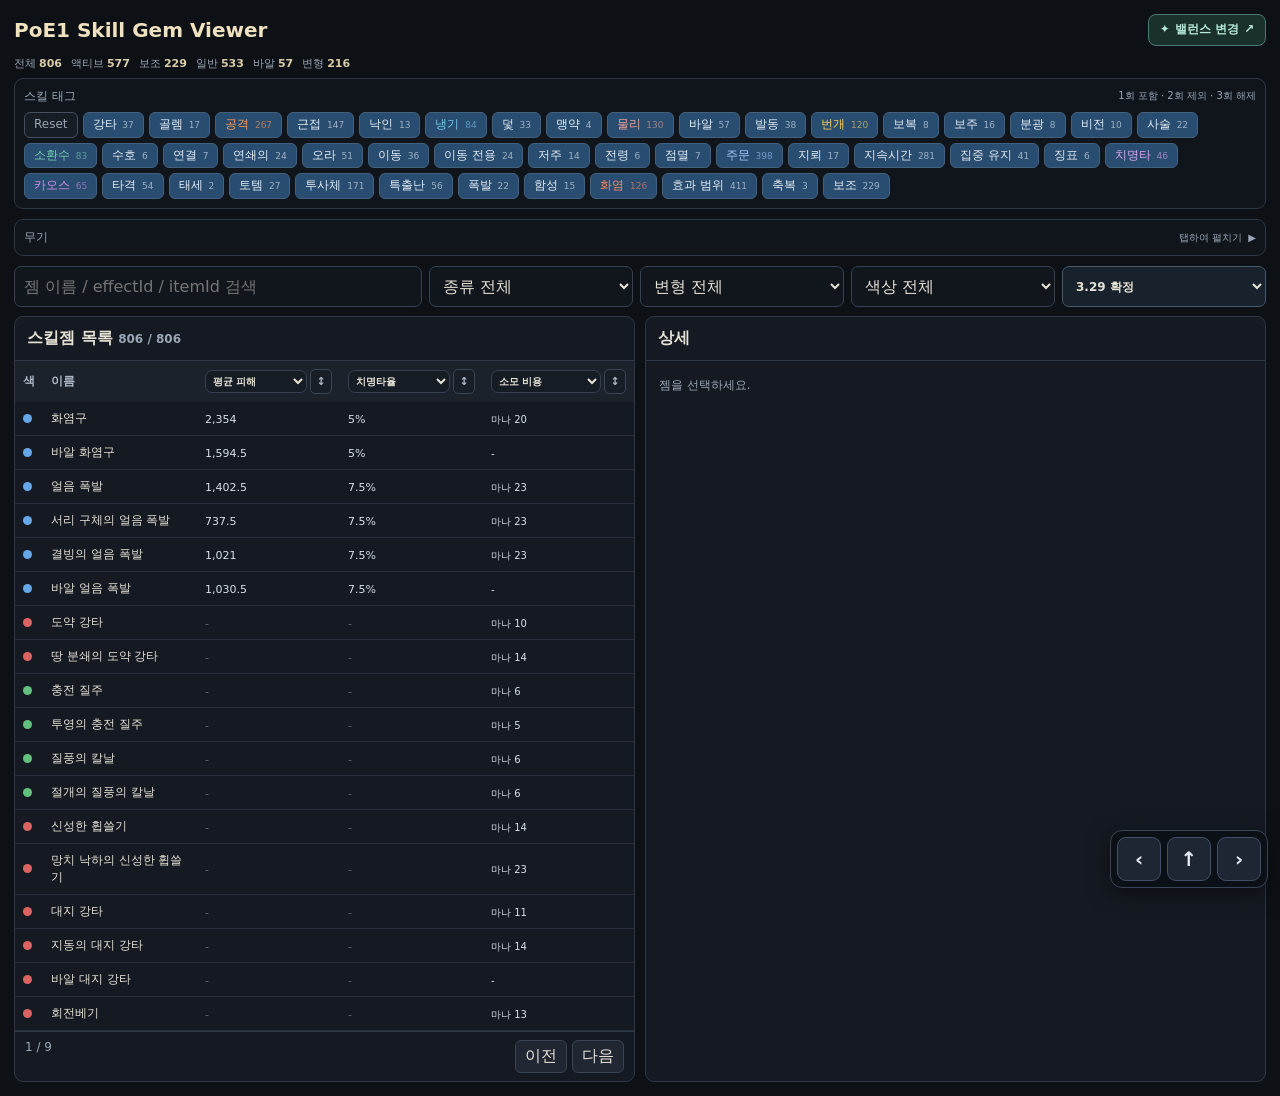
==== commit 16c894da: "Add files via upload" ====
--- a/index.html
+++ b/index.html
@@ -34,7 +34,7 @@
 .nav-float{position:fixed;right:max(12px,env(safe-area-inset-right));bottom:calc(12px + env(safe-area-inset-bottom));z-index:1000;display:flex;gap:6px;padding:6px;background:#0b0f15dc;border:1px solid #3a4657;border-radius:12px;box-shadow:0 5px 22px #0008;backdrop-filter:blur(8px)}
 .nav-float button{width:44px;height:44px;border:1px solid #415064;border-radius:9px;background:#1d2632;color:#e7edf5;font-size:20px;font-weight:700;display:grid;place-items:center;padding:0}
 .nav-float button:active{transform:translateY(1px);background:#2a3747}
-.filters{display:grid;grid-template-columns:2fr repeat(3,1fr);gap:7px;margin-bottom:9px}
+.filters{display:grid;grid-template-columns:minmax(0,2fr) repeat(4,minmax(0,1fr));gap:7px;margin-bottom:9px}
 input,select{background:#11161d;border:1px solid #354153;color:var(--tx);border-radius:7px;padding:9px}
 .main{display:grid;grid-template-columns:1fr 1fr;gap:10px}.panel{border:1px solid var(--line);background:var(--p);border-radius:9px;overflow:hidden}
 .ph{padding:11px 12px;border-bottom:1px solid var(--line);font-weight:700}.tw{max-height:calc(100vh - 230px);overflow:auto;min-height:520px}
@@ -207,10 +207,14 @@
 }
 
 
-/* Unified patch version selector, compact and accessible */
+/* Top-right legacy balance link and the version selector inside .filters */
 .top h1{min-width:0}
-.version-select{flex:0 0 auto;width:126px;max-width:46vw;padding:7px 24px 7px 9px;background:#18222c;border:1px solid #48586b;border-radius:7px;color:#e7e2d6;font-weight:650;font-size:12px;cursor:pointer}
-@media(max-width:520px){.top{gap:8px;align-items:center}.version-select{width:118px;font-size:12px;padding:7px 19px 7px 7px}}
+.balance-switch{display:inline-flex;align-items:center;justify-content:center;gap:5px;flex:0 0 auto;padding:8px 11px;border:1px solid #497b70;border-radius:8px;background:#1a302d;color:#b7ead8;text-decoration:none;font-size:12px;font-weight:700;line-height:1.15;white-space:nowrap;transition:border-color .15s ease,background .15s ease,color .15s ease}
+.balance-switch:hover{background:#24423a;border-color:#75bf9d;color:#eefdf6}
+.balance-switch:focus-visible{outline:2px solid #93dfc1;outline-offset:3px}
+.balance-switch-label-short{display:none}
+.version-select{width:100%;min-width:0;max-width:none;padding:9px;background:#18222c;border:1px solid #48586b;border-radius:7px;color:#e7e2d6;font-weight:650;font-size:12px;cursor:pointer}
+@media(max-width:520px){.top{gap:8px;align-items:center}.balance-switch{padding:8px 9px;font-size:11px}.balance-switch-label-long{display:none}.balance-switch-label-short{display:inline}.version-select{padding:10px 8px;font-size:14px}}
 [hidden]{display:none!important}
 .balance-filter{display:flex;align-items:center;gap:7px;margin:0 0 9px;flex-wrap:wrap}
 .balance-filter-btn{padding:6px 12px;background:#141c25;border:1px solid #465264;border-radius:6px;color:#93a3b5;font-size:12px;cursor:pointer}
@@ -233,7 +237,9 @@
 .balance-old-num{font-size:inherit;color:#b7c2cc;white-space:nowrap}
 .balance-cell-vals{display:inline-flex;align-items:baseline;gap:6px;flex-wrap:wrap;min-width:0}
 .balance-gem-added{font-size:10px;margin-left:5px;color:#9ecce9;white-space:nowrap;font-weight:700}
-body.balance-pending .tag-filter-wrap,body.balance-pending .filters,body.balance-pending .balance-filter,body.balance-pending .pager,body.balance-pending #listPanel thead{display:none!important}
+body.balance-pending .tag-filter-wrap,body.balance-pending .balance-filter,body.balance-pending .pager,body.balance-pending #listPanel thead{display:none!important}
+body.balance-pending .filters{display:grid!important;grid-template-columns:minmax(0,200px)}
+body.balance-pending .filters>:not(.version-select){display:none!important}
 body.balance-pending .tw{max-height:none;min-height:120px}
 .balance-wait{padding:30px 12px!important;color:#b5c2cf;text-align:center!important;font-size:14px}
 /* Centered two-column change modal */
@@ -273,12 +279,12 @@
 <div class="app">
   <div class="top">
     <h1>PoE1 Skill Gem Viewer</h1>
-    <select class="version-select" id="versionMode" aria-label="패치 버전과 조회 방식">
-      <option value="3.29-change">3.29 변경</option>
-      <option value="3.29-final">3.29 확정</option>
-      <option value="3.30-change">3.30 변경</option>
-      <option value="3.30-final">3.30 확정</option>
-    </select>
+    <a class="balance-switch" href="./balance/" aria-label="젬 밸런스 변경 페이지로 이동" title="젬 밸런스 변경 페이지">
+      <span aria-hidden="true">✦</span>
+      <span class="balance-switch-label-long">밸런스 변경</span>
+      <span class="balance-switch-label-short">밸런스</span>
+      <span aria-hidden="true">↗</span>
+    </a>
   </div>
   <div class="stats">
     <div class="st"><span>전체</span><b id="sTotal">-</b></div>
@@ -319,6 +325,12 @@
     <select id="kind"><option value="">종류 전체</option><option value="active">액티브</option><option value="support">보조</option></select>
     <select id="variant"><option value="">변형 전체</option><option value="standard">일반</option><option value="vaal">바알</option><option value="transfigured">변형</option></select>
     <select id="color"><option value="">색상 전체</option><option value="r">빨강</option><option value="g">초록</option><option value="b">파랑</option><option value="w">흰색</option></select>
+    <select class="version-select" id="versionMode" aria-label="패치 버전과 조회 방식">
+      <option value="3.29-change">3.29 변경</option>
+      <option value="3.29-final">3.29 확정</option>
+      <option value="3.30-change">3.30 변경</option>
+      <option value="3.30-final">3.30 확정</option>
+    </select>
   </div>
   <div class="balance-filter" id="balanceFilters" hidden>
     <span class="small">변경 유형</span>
@@ -363,6 +375,7 @@
 const SECONDARY_EFFECTS_PATH=DATA_BASE+'secondary_effects.json?v=20260922-doom1';
 let balancePack=null, balancePending='';
 let balanceExisting=true, balanceNew=true, balanceFocused=null, balanceHistoryOpened=false;
+let balanceModalScroll=null;
 const PAGE_SIZE=100;
 let M=null, all=[], filtered=[], page=1, selected=-1, listScrollY=0;
 let secondaryEffectsCache=null;
@@ -960,7 +973,7 @@
   }
 }
 window.addEventListener('popstate',()=>{
-  if(!isMobile())return;
+  if(changeMode||!isMobile())return;
   if(location.hash==='#gem-detail' && selected>=0){
     document.body.classList.add('mobile-detail');
     window.scrollTo({top:0,behavior:'auto'});
@@ -1435,7 +1448,14 @@
  return doc;
 }
 async function showGem(i){
- if(changeMode){selected=i;render();openBalanceModal(all[i]);return;}
+ if(changeMode){
+   // Capture before rebuilding the clicked row; this avoids scroll anchoring shifts.
+   balanceModalScroll={
+     windowY:window.scrollY||document.documentElement.scrollTop||0,
+     listY:$('#listPanel .tw')?.scrollTop||0
+   };
+   selected=i;render();openBalanceModal(all[i]);return;
+ }
  selected=i;render();openMobileDetail();const g=all[i];$('#detail').innerHTML=mobileBackHtml()+'<span class="small">상세 데이터 로딩 중…</span>';
  try{
    const doc=await getChunk(g.chunk);
@@ -1728,12 +1748,24 @@
     try{history.pushState({poeBalanceModal:true},'','#balance-gem='+encodeURIComponent(b.id));balanceHistoryOpened=true;}catch{}
   }
 }
+function restoreBalanceModalScroll(){
+  if(!balanceModalScroll)return;
+  const {windowY,listY}=balanceModalScroll;
+  const restore=()=>{
+    const list=$('#listPanel .tw');
+    if(list)list.scrollTop=listY;
+    window.scrollTo({top:windowY,behavior:'auto'});
+  };
+  restore();
+  requestAnimationFrame(()=>requestAnimationFrame(restore));
+}
 function closeBalanceModal(fromPopstate=false){
   if(!$('#balanceModal').classList.contains('is-open'))return;
   $('#balanceModal').classList.remove('is-open');
   $('#balanceModal').setAttribute('aria-hidden','true');
   document.body.classList.remove('balance-modal-open');
   if(balanceFocused?.isConnected)balanceFocused.focus({preventScroll:true});
+  restoreBalanceModalScroll();
   if(!fromPopstate && balanceHistoryOpened && history.state?.poeBalanceModal){
     balanceHistoryOpened=false;
     history.back();
@@ -1768,7 +1800,13 @@
   }
 });
 window.addEventListener('popstate',()=>{
-  if(changeMode&&$('#balanceModal').classList.contains('is-open')&&!location.hash.startsWith('#balance-gem='))closeBalanceModal(true);
+  if(!changeMode)return;
+  if($('#balanceModal').classList.contains('is-open')&&!location.hash.startsWith('#balance-gem=')){
+    closeBalanceModal(true);
+  }else if(!$('#balanceModal').classList.contains('is-open')){
+    // history.back() may restore scroll after modal close; reinstate the saved position.
+    restoreBalanceModalScroll();
+  }
 });
 
 loadManifest();
